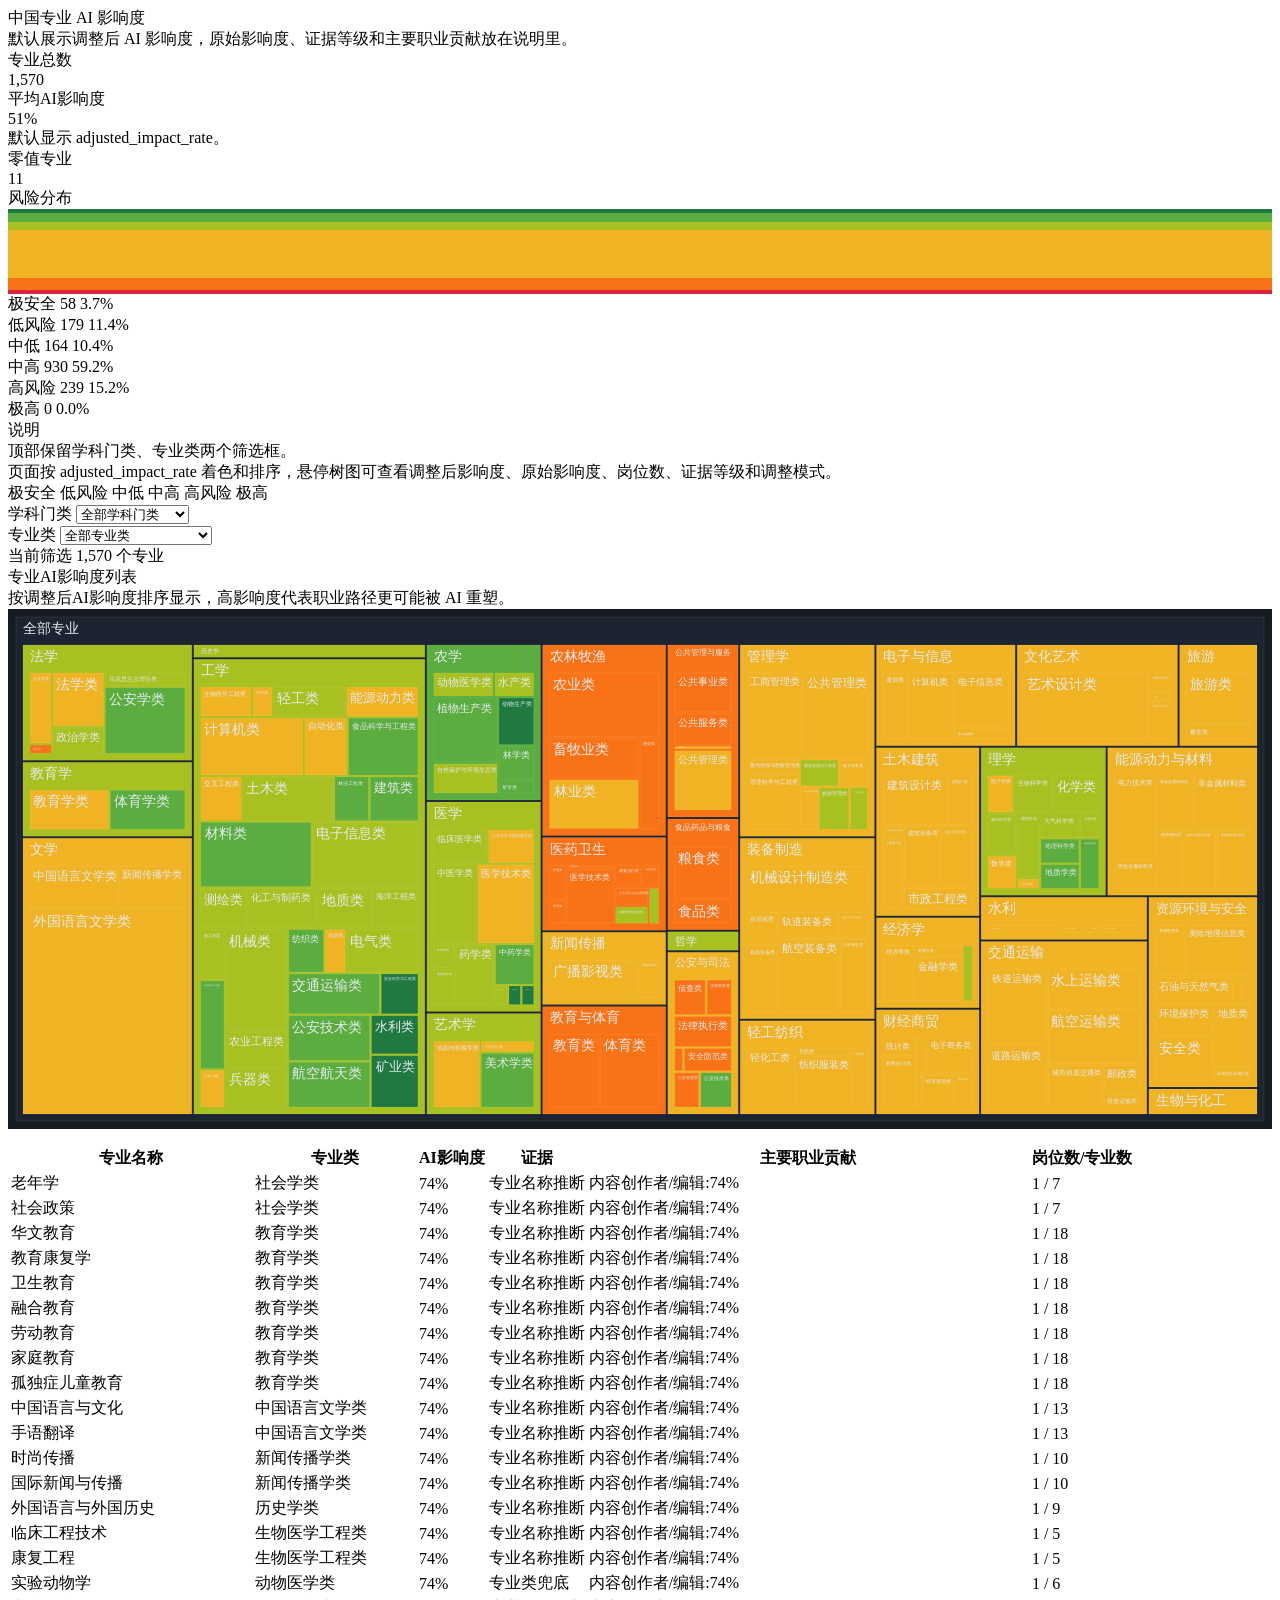
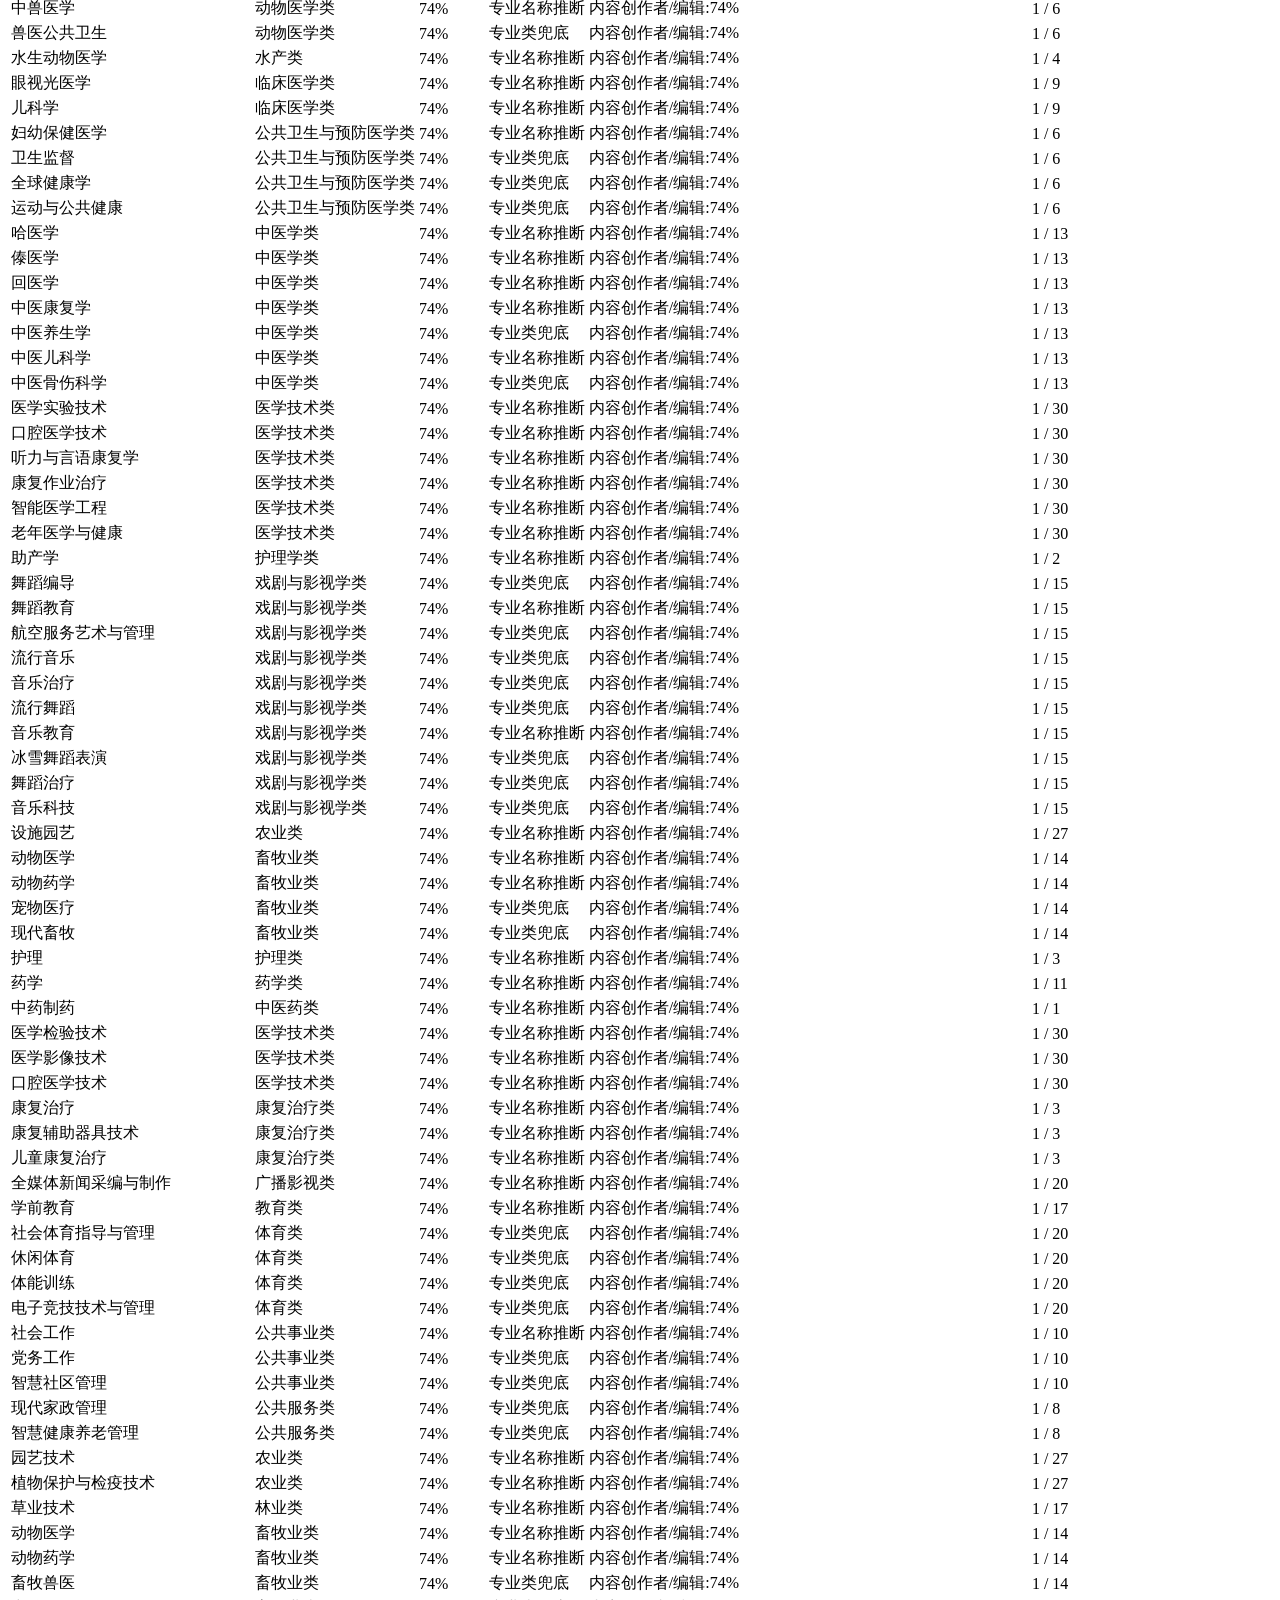
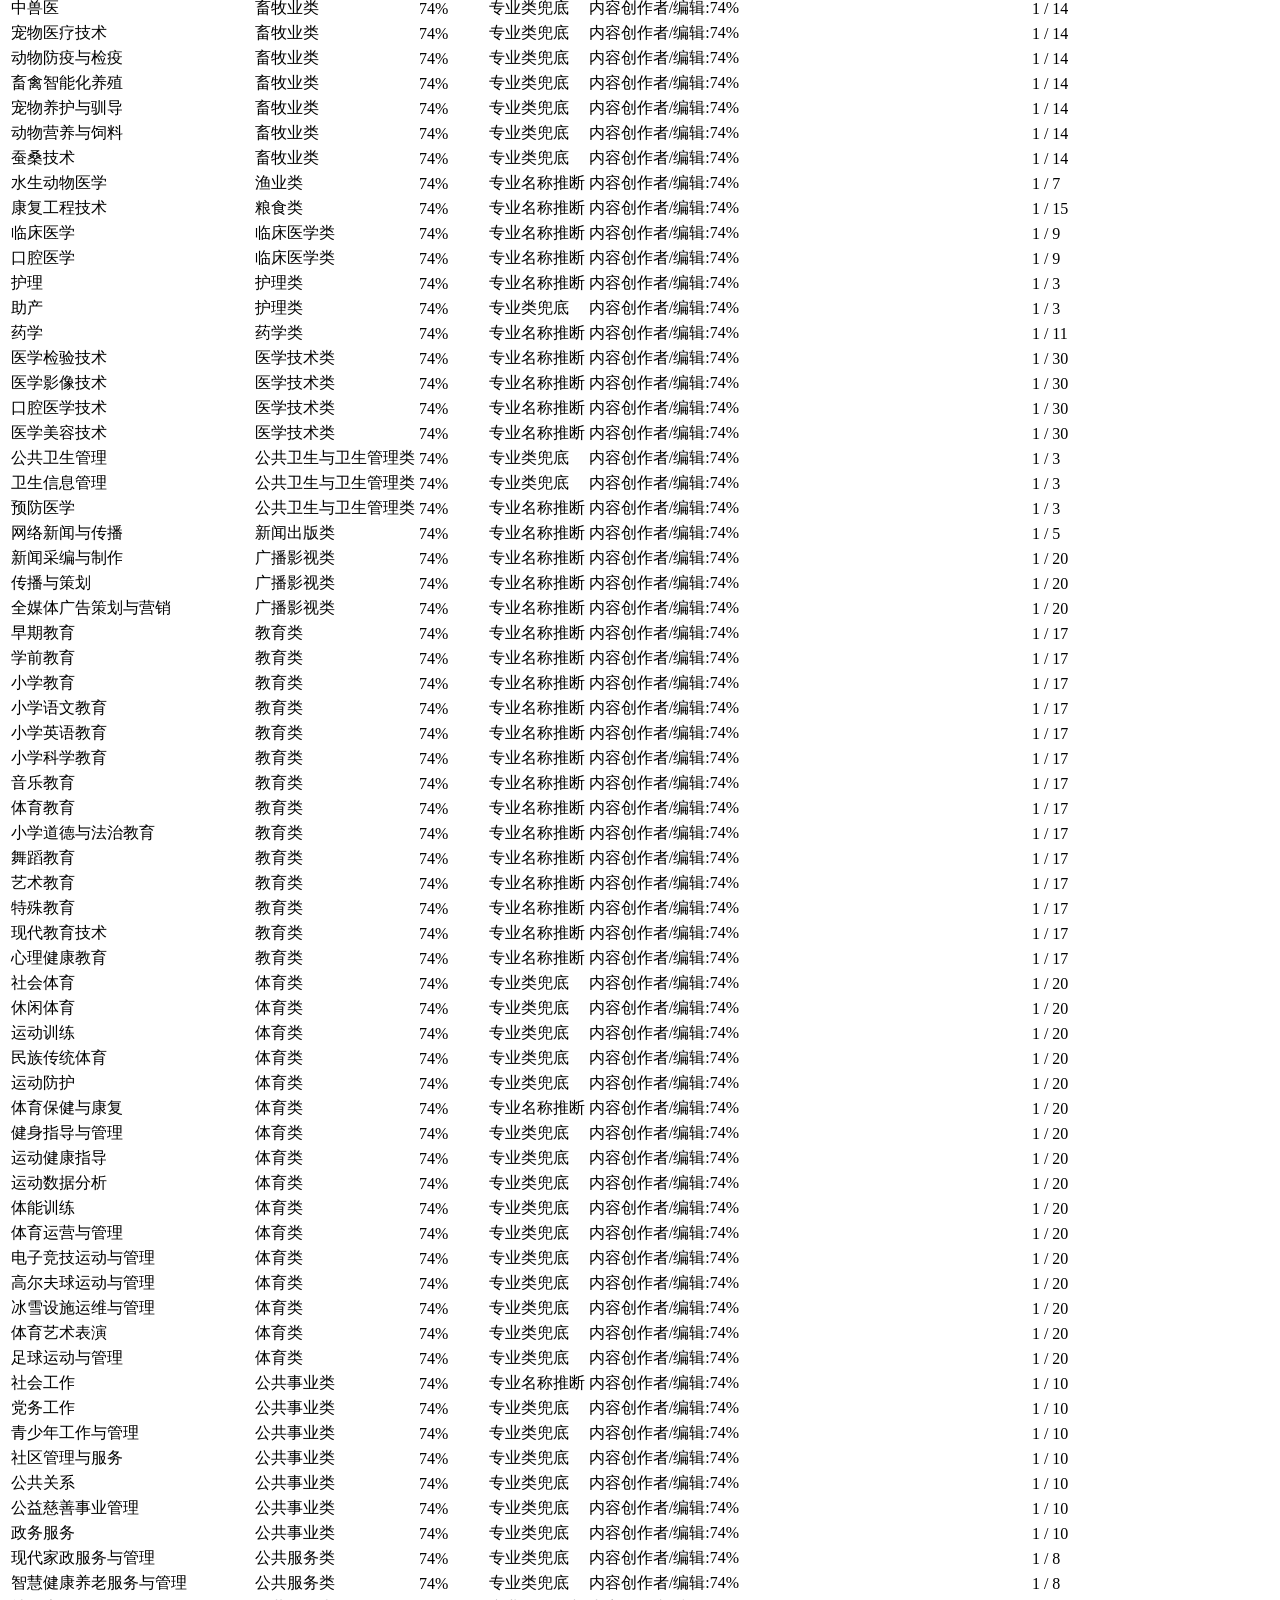
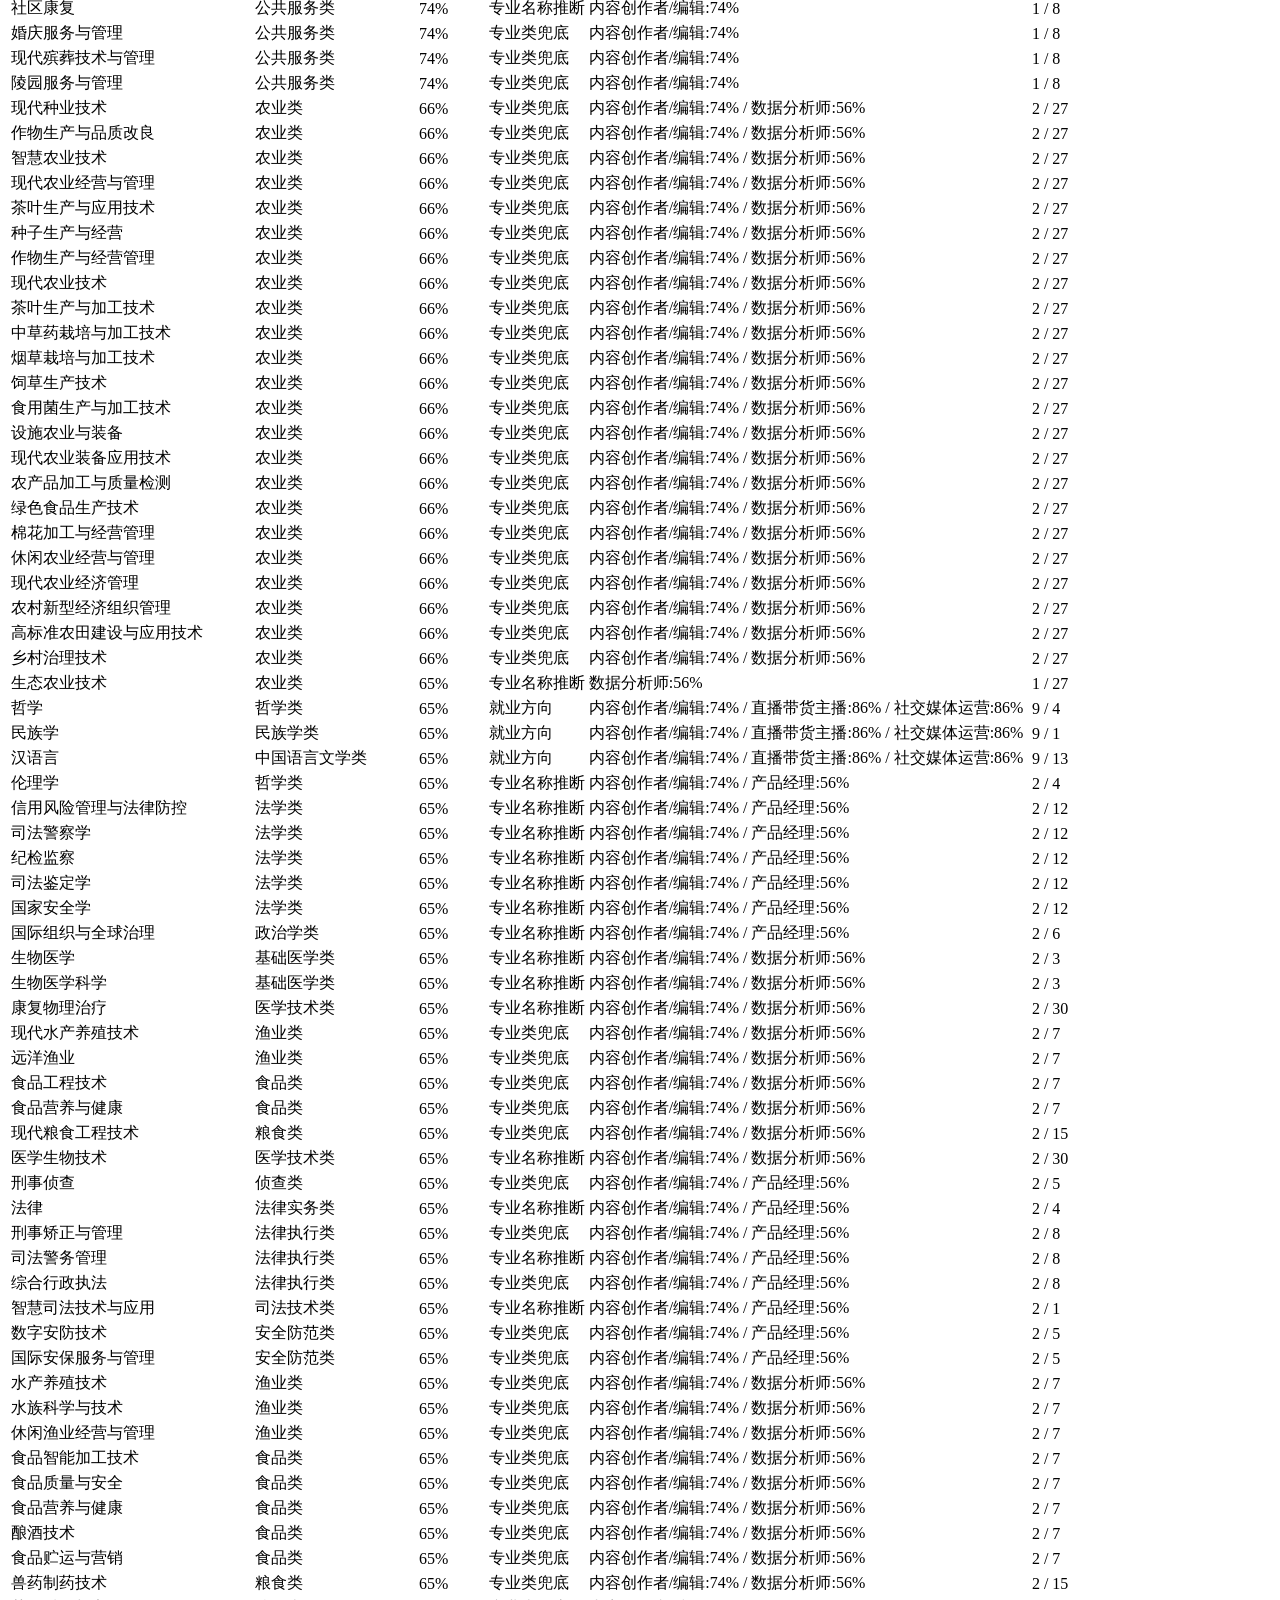
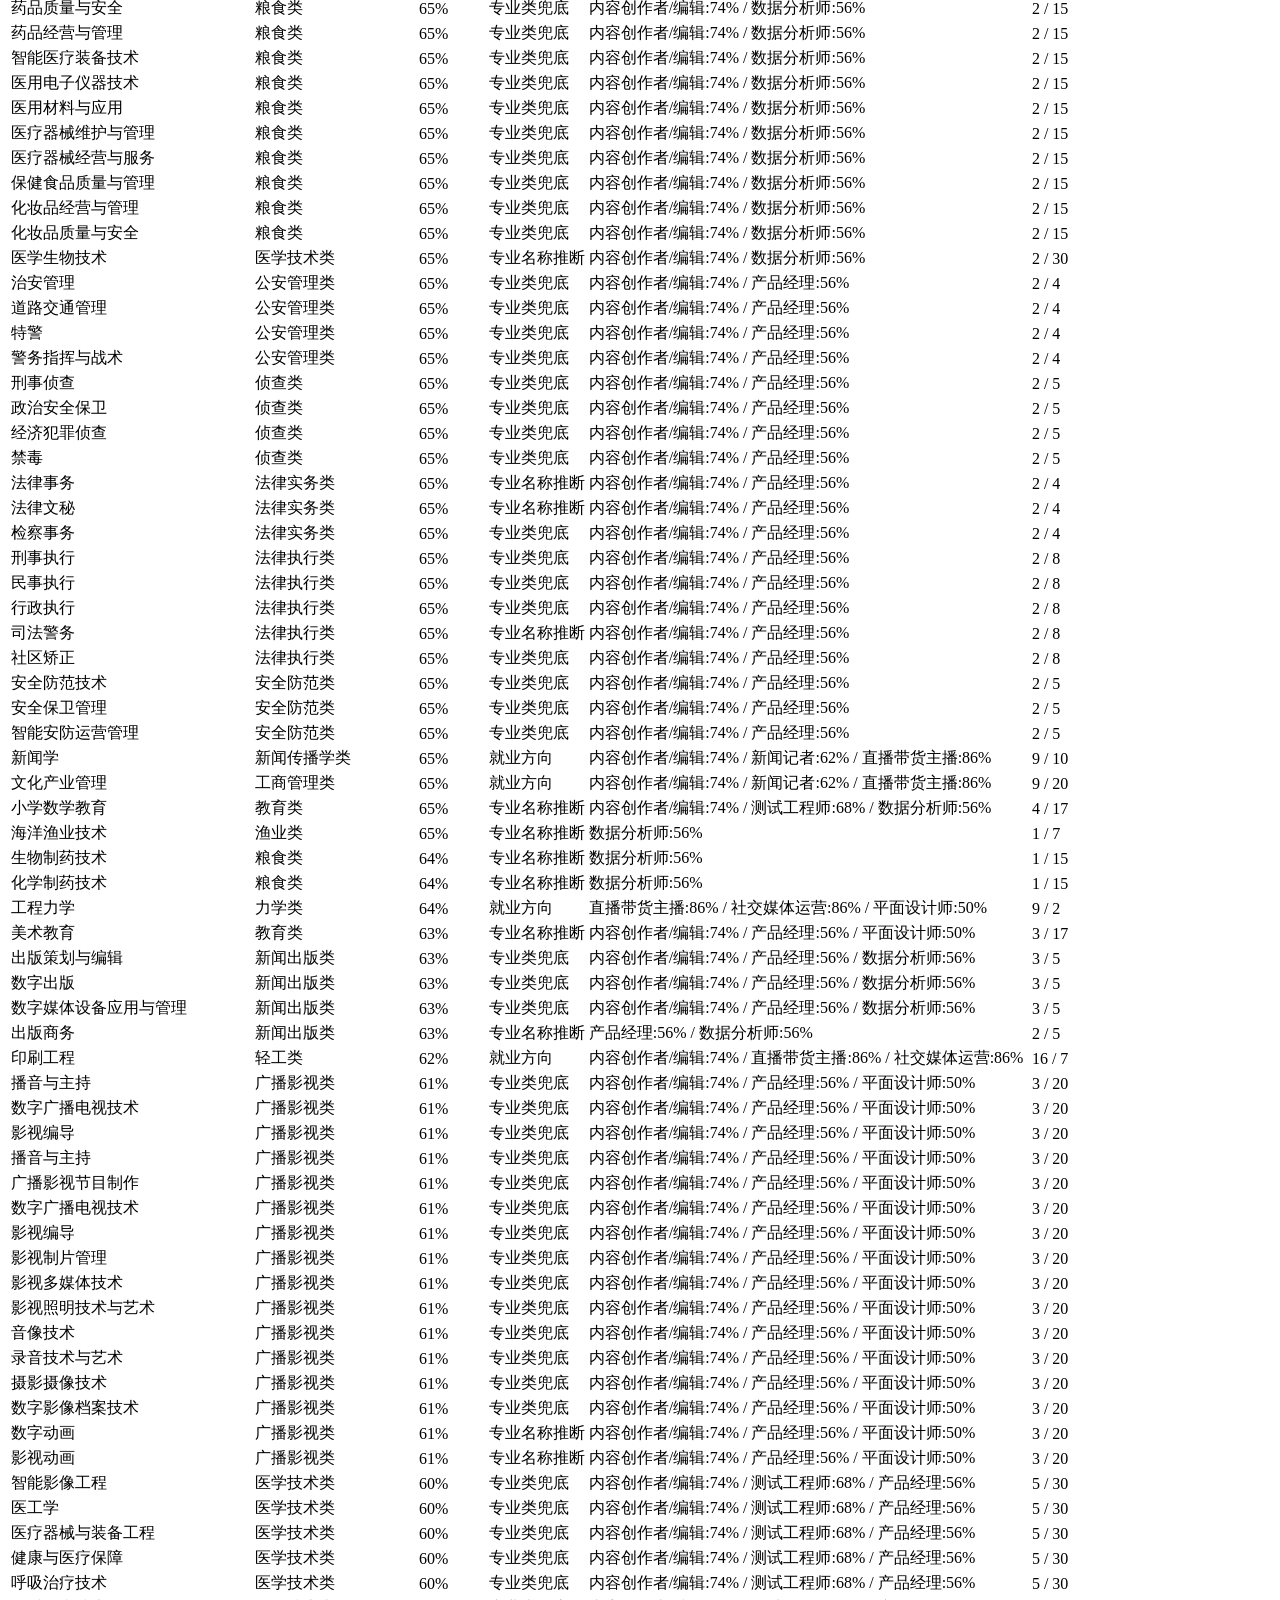
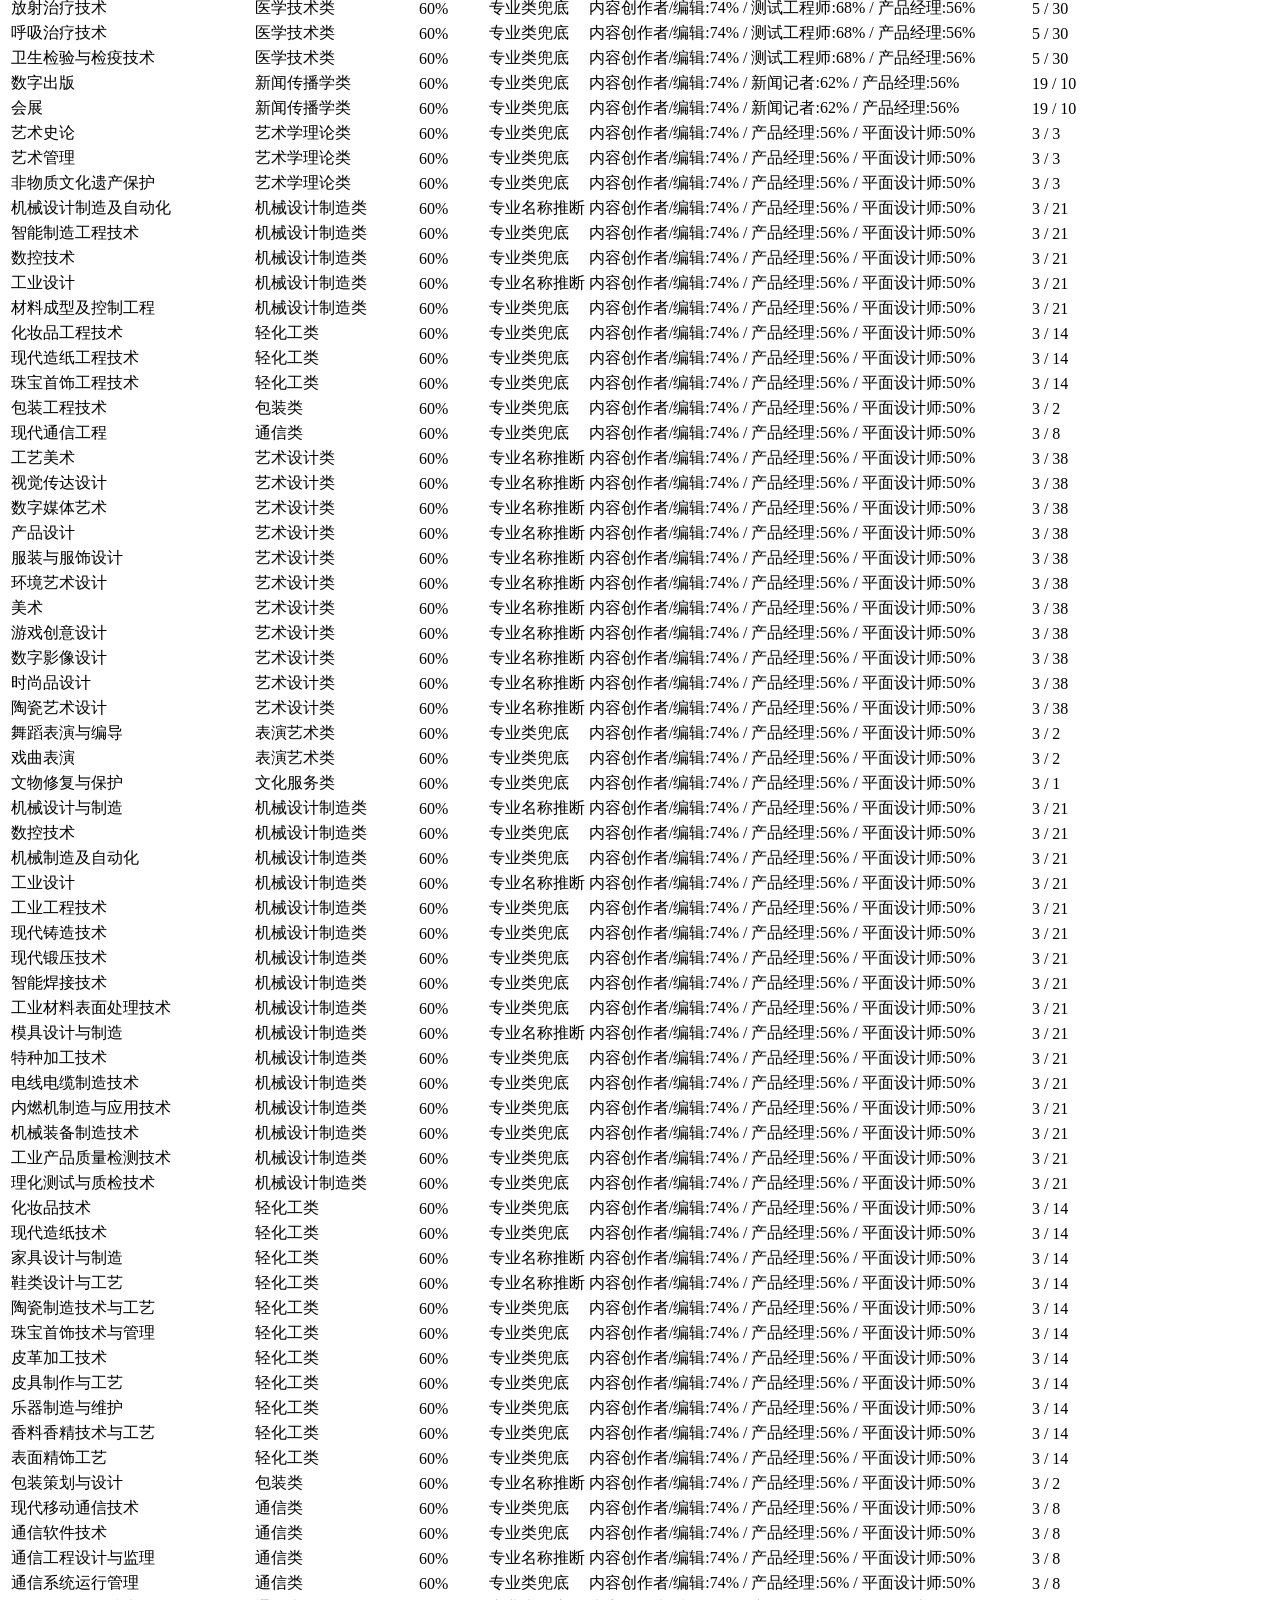
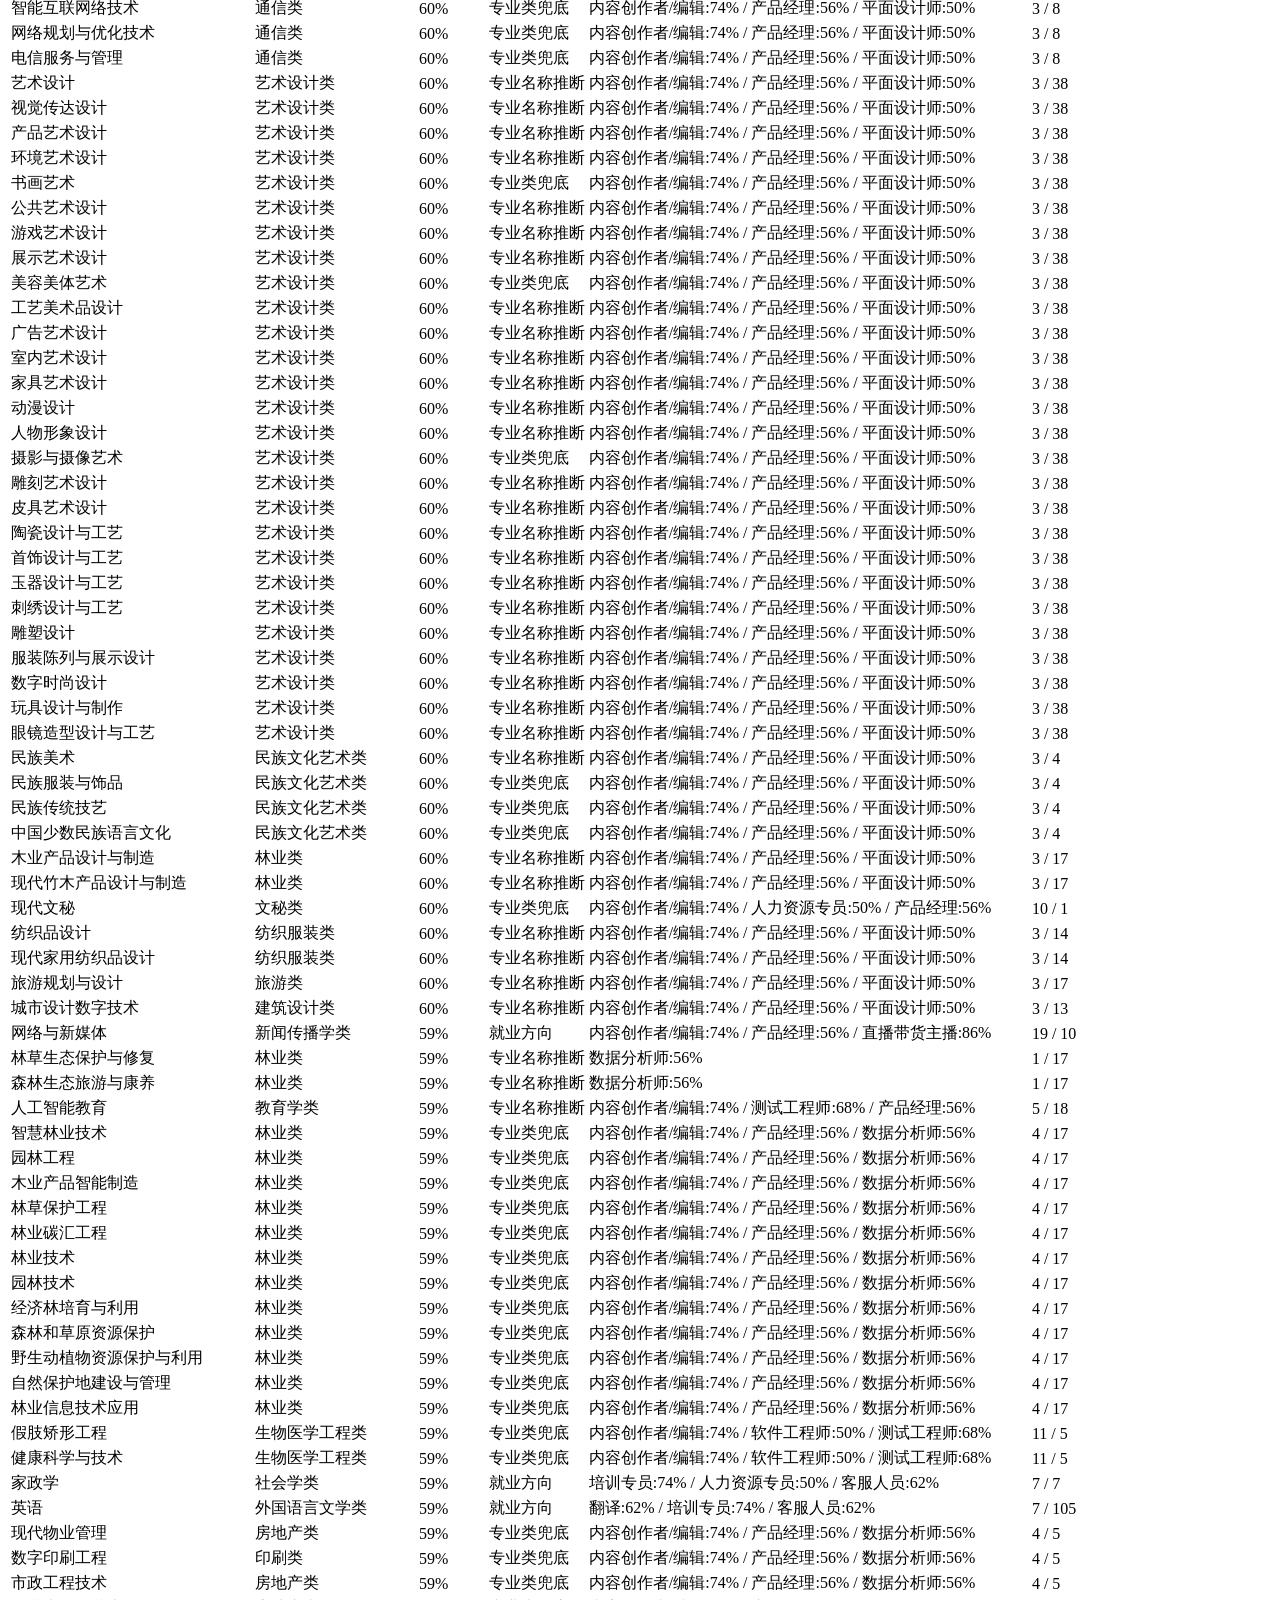
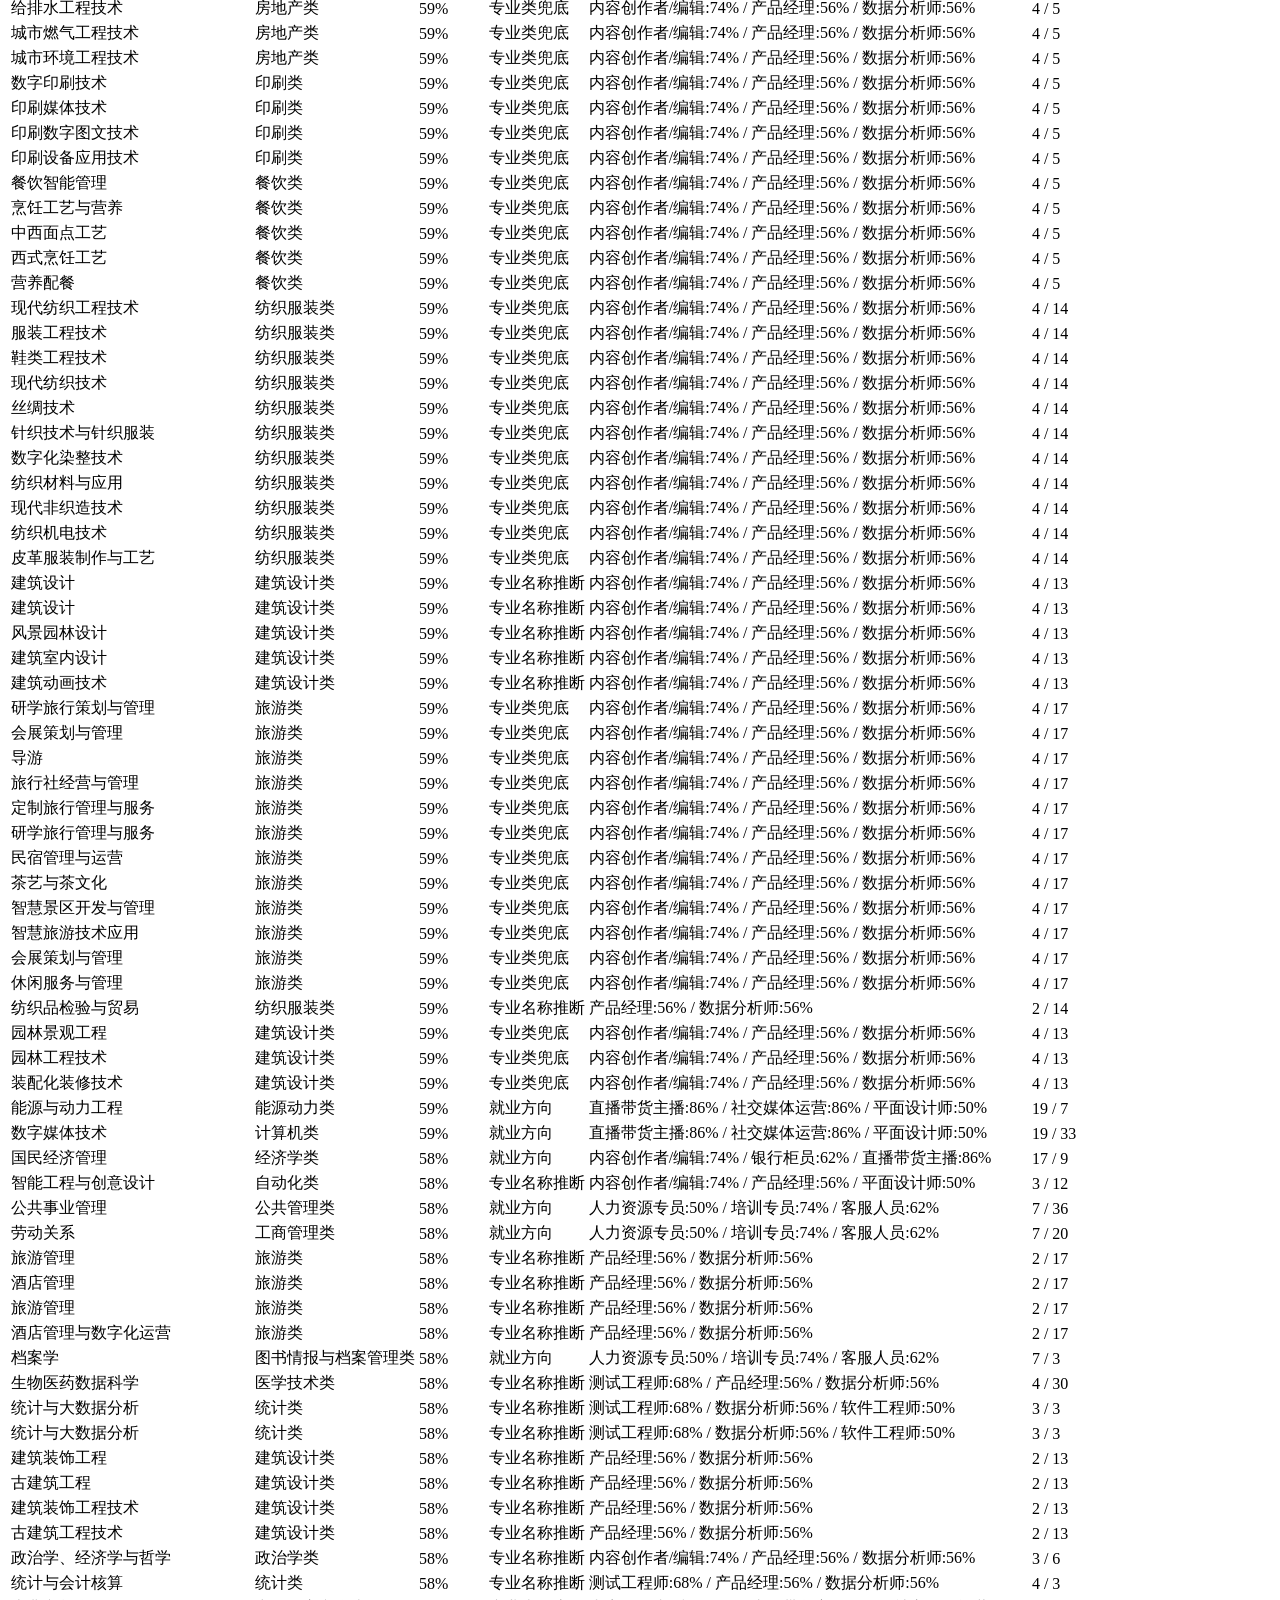
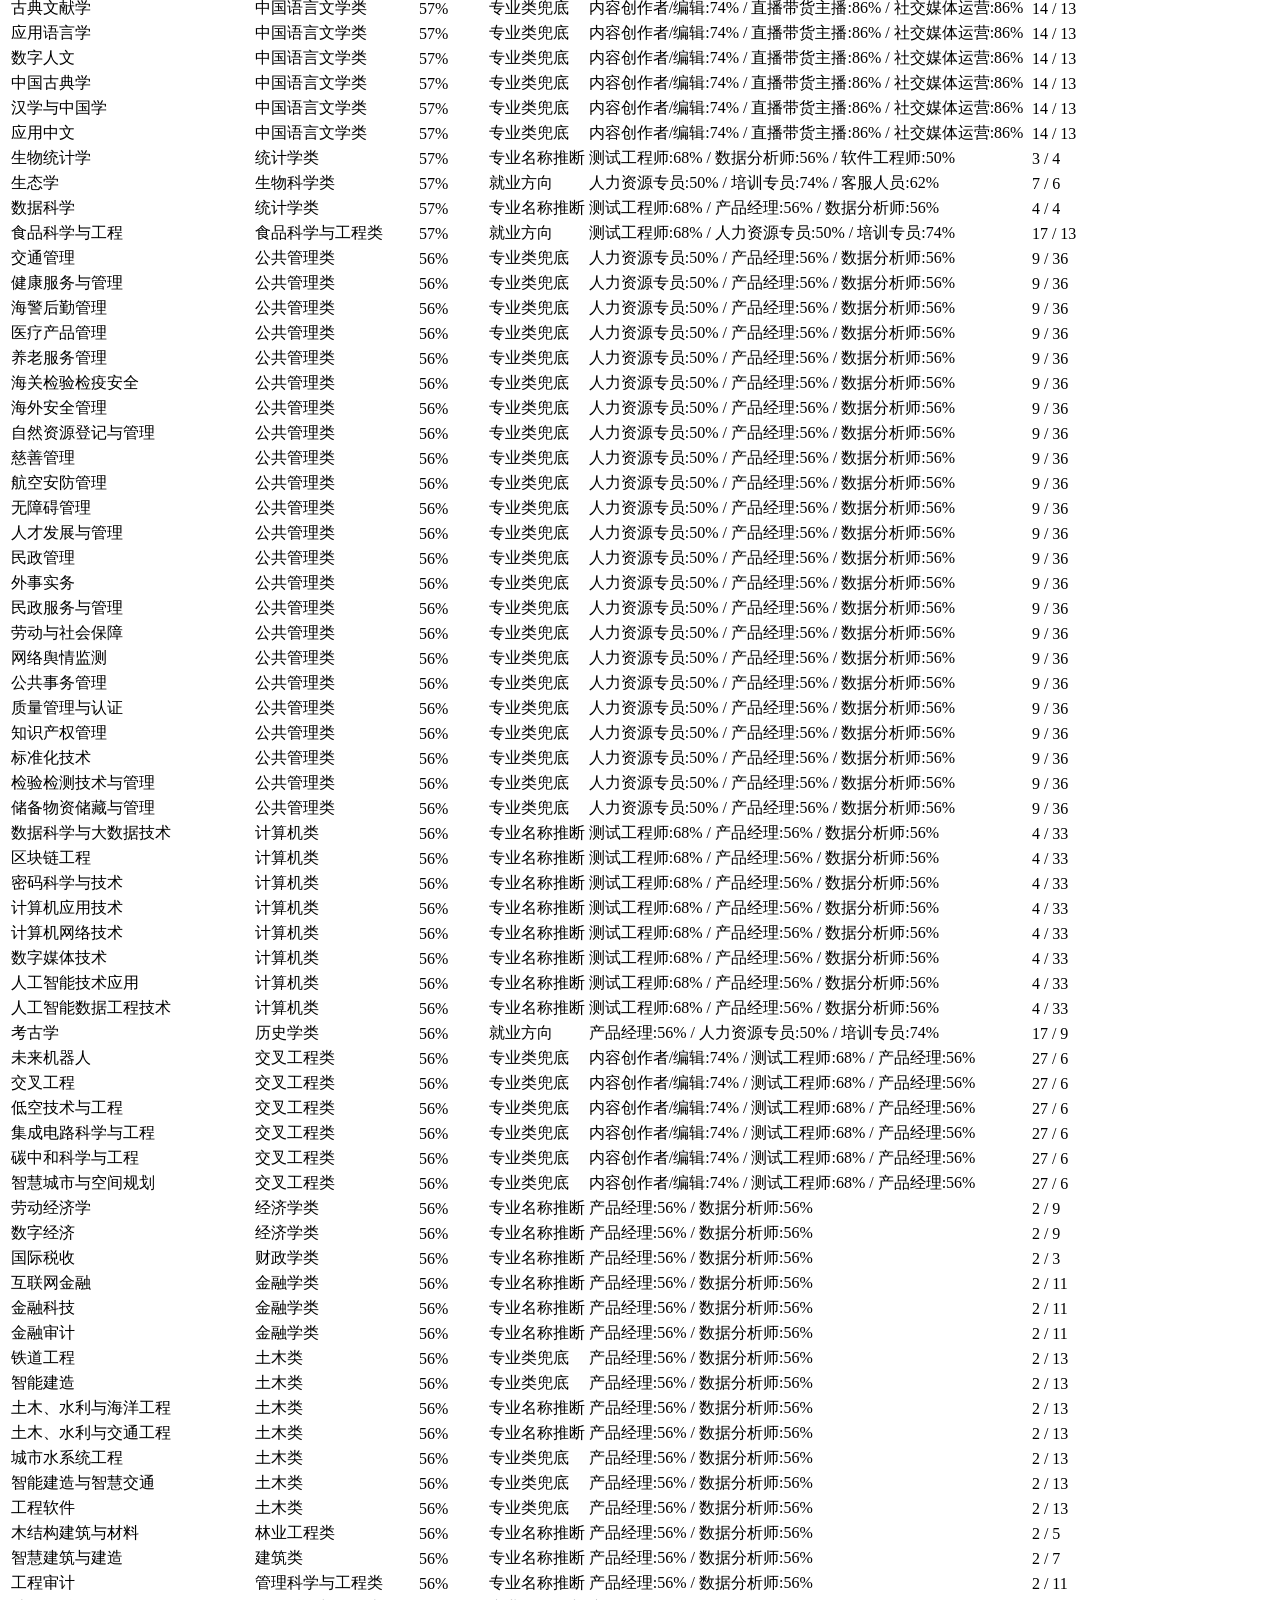
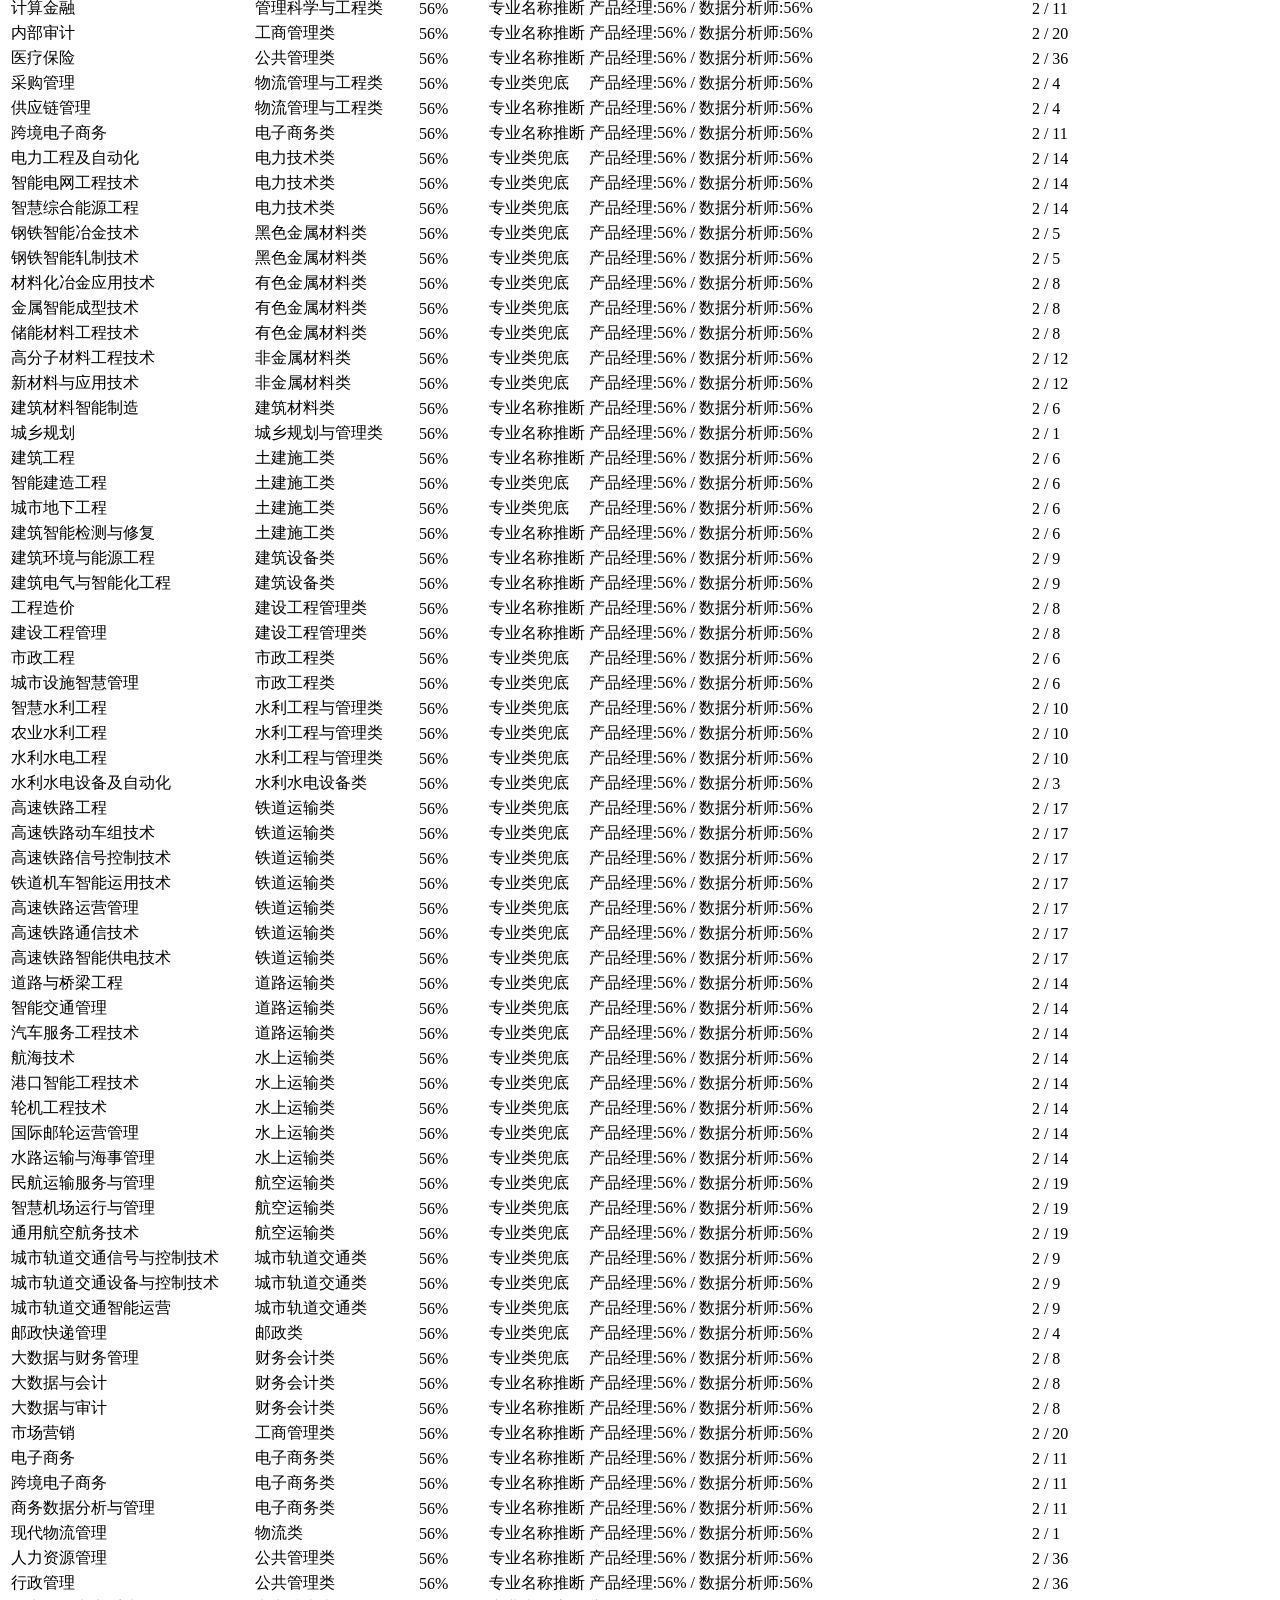
==== site/index.html @ 6099c80b "feat: improve major AI impact scoring" ====
<!DOCTYPE html>
<html lang="zh-CN">
<head>
  <meta charset="UTF-8" />
  <meta name="viewport" content="width=device-width, initial-scale=1.0" />
  <title>中国专业 AI 影响度</title>
  <link rel="stylesheet" href="./style.css" />
  <script src="https://cdn.plot.ly/plotly-2.35.2.min.js"></script>
</head>
<body>
  <div class="app-shell">
    <aside class="sidebar">
      <div class="brand-block">
        <div class="brand-title">中国专业 AI 影响度</div>
        <div class="brand-sub">默认展示调整后 AI 影响度，原始影响度、证据等级和主要职业贡献放在说明里。</div>
      </div>

      <section class="stats-block">
        <div class="stat-label">专业总数</div>
        <div class="stat-value" id="totalMajors">—</div>

        <div class="stat-label">平均AI影响度</div>
        <div class="stat-value" id="avgRate">—</div>
        <div class="stat-note">默认显示 adjusted_impact_rate。</div>

        <div class="stat-label">零值专业</div>
        <div class="stat-value" id="zeroCount">—</div>
      </section>

      <section class="dist-block">
        <div class="stat-label">风险分布</div>
        <div class="hist" id="histogram"></div>
        <div class="tier-list" id="tierList"></div>
      </section>

      <div class="divider"></div>

      <section class="detail-block">
        <div class="panel-title">说明</div>
        <div class="hint-text">
          顶部保留学科门类、专业类两个筛选框。<br />
          页面按 adjusted_impact_rate 着色和排序，悬停树图可查看调整后影响度、原始影响度、岗位数、证据等级和调整模式。
        </div>
      </section>

      <section class="legend-block">
        <span class="legend-chip"><i class="legend-dot" style="background:#1e7a40"></i>极安全</span>
        <span class="legend-chip"><i class="legend-dot" style="background:#5aad3e"></i>低风险</span>
        <span class="legend-chip"><i class="legend-dot" style="background:#a8c020"></i>中低</span>
        <span class="legend-chip"><i class="legend-dot" style="background:#f0b323"></i>中高</span>
        <span class="legend-chip"><i class="legend-dot" style="background:#f97316"></i>高风险</span>
        <span class="legend-chip"><i class="legend-dot" style="background:#d7263d"></i>极高</span>
      </section>
    </aside>

    <main class="main-area">
      <section class="toolbar-card">
        <div class="toolbar-group">
          <label for="disciplineSelect">学科门类</label>
          <select id="disciplineSelect"></select>
        </div>

        <div class="toolbar-group">
          <label for="categorySelect">专业类</label>
          <select id="categorySelect"></select>
        </div>

        <div class="toolbar-meta" id="updatedAt">加载中…</div>
      </section>

      <section class="treemap-card">
        <div class="card-head">
          <div>
            <div class="card-title">专业AI影响度列表</div>
            <div class="card-sub">按调整后AI影响度排序显示，高影响度代表职业路径更可能被 AI 重塑。</div>
          </div>
        </div>

        <div id="treemap" style="width:100%;height:520px;margin-bottom:16px;"></div>

        <div class="table-frame">
          <table id="majorTable">
            <thead>
              <tr>
                <th>专业名称</th>
                <th>专业类</th>
                <th>AI影响度</th>
                <th>证据</th>
                <th>主要职业贡献</th>
                <th>岗位数/专业数</th>
              </tr>
            </thead>
            <tbody id="majorTableBody"></tbody>
          </table>
        </div>
      </section>

      <section class="link-grid">
        <a class="link-card" href="./top20.html" target="_blank" rel="noopener noreferrer">
          <div class="link-title">Top 20 专业</div>
          <div class="link-sub">按调整后AI影响度排序，并展示原始值、岗位数与证据等级。</div>
        </a>
        <a class="link-card" href="./discipline.html" target="_blank" rel="noopener noreferrer">
          <div class="link-title">学科平均AI影响度</div>
          <div class="link-sub">按 adjusted_impact_rate 聚合学科平均值，同时保留原始平均值。</div>
        </a>
      </section>
    </main>
  </div>

  <script>
    const RISK_COLORS = ['#1e7a40', '#5aad3e', '#a8c020', '#f0b323', '#f97316', '#d7263d'];
    const RISK_LABELS = ['极安全', '低风险', '中低', '中高', '高风险', '极高'];

    function pct(v) {
      return `${Math.round(Number(v || 0) * 100)}%`;
    }

    function levelIndex(rate) {
      const v = Number(rate || 0);
      if (v < 0.20) return 0;
      if (v < 0.35) return 1;
      if (v < 0.50) return 2;
      if (v < 0.65) return 3;
      if (v < 0.80) return 4;
      return 5;
    }

    function safeText(v, fallback = '未分类') {
      return (v ?? '').toString().trim() || fallback;
    }

    function escapeHtml(v) {
      return safeText(v, '').replace(/[&<>"']/g, ch => ({
        '&': '&amp;',
        '<': '&lt;',
        '>': '&gt;',
        '"': '&quot;',
        "'": '&#39;'
      }[ch]));
    }

    function metricOf(row) {
      if (row && row.adjusted_impact_rate != null) return Number(row.adjusted_impact_rate || 0);
      if (row && row.adjusted_replace_rate != null) return Number(row.adjusted_replace_rate || 0);
      if (row && row.impact_rate != null) return Number(row.impact_rate || 0);
      return Number(row?.replace_rate || 0);
    }

    function rawMetricOf(row) {
      if (row && row.raw_impact_rate != null) return Number(row.raw_impact_rate || 0);
      if (row && row.raw_replace_rate != null) return Number(row.raw_replace_rate || 0);
      return Number(row?.replace_rate || 0);
    }

    function evidenceLabel(level) {
      const labels = {
        direct: '就业方向',
        inferred: '专业名称推断',
        fallback: '专业类兜底',
        unknown: '未知'
      };
      return labels[level] || labels.unknown;
    }

    function topContribution(row) {
      const items = Array.isArray(row.matched_job_contributions) ? row.matched_job_contributions : [];
      if (!items.length) return '-';
      return items.slice(0, 3).map(x => `${safeText(x.job_title, '-')}:${pct(x.ai_impact_score)}`).join(' / ');
    }

    let RAW_ROWS = [];

    function setOptions(select, values, firstLabel) {
      select.innerHTML = [`<option value="all">${firstLabel}</option>`]
        .concat(values.map(v => `<option value="${String(v).replace(/"/g, '&quot;')}">${v}</option>`))
        .join('');
    }

    function buildFilters(rows) {
      const disciplineSet = [...new Set(rows.map(r => safeText(r.discipline, '其他')))]
        .sort((a, b) => a.localeCompare(b, 'zh-CN'));
      setOptions(document.getElementById('disciplineSelect'), disciplineSet, '全部学科门类');
      refreshCategoryOptions(rows);
    }

    function refreshCategoryOptions(rows) {
      const discipline = document.getElementById('disciplineSelect').value;
      let list = rows;

      if (discipline !== 'all') {
        list = list.filter(r => safeText(r.discipline, '其他') === discipline);
      }

      const categorySet = [...new Set(list.map(r => safeText(r.major_category, '未分类')))]
        .sort((a, b) => a.localeCompare(b, 'zh-CN'));

      const categorySelect = document.getElementById('categorySelect');
      const prev = categorySelect.value;

      setOptions(categorySelect, categorySet, '全部专业类');
      if (categorySet.includes(prev)) categorySelect.value = prev;
    }

    function getFilteredRows() {
      const discipline = document.getElementById('disciplineSelect').value;
      const category = document.getElementById('categorySelect').value;

      return RAW_ROWS.filter(row => {
        if (discipline !== 'all' && safeText(row.discipline, '其他') !== discipline) return false;
        if (category !== 'all' && safeText(row.major_category, '未分类') !== category) return false;
        return true;
      });
    }

    function renderHistogram(rows) {
      const histogram = document.getElementById('histogram');
      const tierList = document.getElementById('tierList');
      const counts = [0, 0, 0, 0, 0, 0];

      rows.forEach(row => counts[levelIndex(metricOf(row))] += 1);

      const max = Math.max(...counts, 1);

      histogram.innerHTML = counts.map((count, i) => {
        const h = Math.max(4, Math.round((count / max) * 48));
        return `<div class="hbar" style="height:${h}px;background:${RISK_COLORS[i]}"></div>`;
      }).join('');

      tierList.innerHTML = counts.map((count, i) => {
        const p = rows.length ? ((count / rows.length) * 100).toFixed(1) : '0.0';
        return `<div class="tier-row">
          <i class="tier-dot" style="background:${RISK_COLORS[i]}"></i>
          <span class="tier-label">${RISK_LABELS[i]}</span>
          <span class="tier-value">${count}</span>
          <span class="tier-pct">${p}%</span>
        </div>`;
      }).join('');
    }

    function buildTreemap(rows) {
      const container = document.getElementById('treemap');
      if (!container) return;

      if (!rows.length) {
        container.innerHTML = '<div class="empty-state">当前筛选条件下没有数据。</div>';
        return;
      }

      const labels = [];
      const parents = [];
      const values = [];
      const ids = [];
      const colors = [];
      const custom = [];
      const seen = new Set();

      const addNode = (id, label, parent, value, color, extra = {}) => {
        if (seen.has(id)) return;
        seen.add(id);
        ids.push(id);
        labels.push(label);
        parents.push(parent);
        values.push(value);
        colors.push(color);
        custom.push(extra);
      };

      addNode('root', '全部专业', '', rows.length, '#1b2430', {
        type: 'root',
        adjusted_rate: '-',
        raw_rate: '-',
        count: rows.length,
        confidence: '-',
        evidence: '-',
        contribution: '-',
        weight: '-'
      });

      const disciplineMap = new Map();
      const categoryMap = new Map();

      rows.forEach(row => {
        const discipline = safeText(row.discipline, '其他');
        const category = safeText(row.major_category, '未分类');
        const major = safeText(row.major_name, '未命名专业');
        const dId = `d:${discipline}`;
        const cId = `c:${discipline}:${category}`;
        const mId = `m:${row.major_code || major}:${major}`;

        if (!disciplineMap.has(dId)) {
          disciplineMap.set(dId, { label: discipline, count: 0, totalAdj: 0, totalRaw: 0 });
        }
        const d = disciplineMap.get(dId);
        d.count += 1;
        d.totalAdj += metricOf(row);
        d.totalRaw += rawMetricOf(row);

        if (!categoryMap.has(cId)) {
          categoryMap.set(cId, { label: category, parent: dId, count: 0, totalAdj: 0, totalRaw: 0 });
        }
        const c = categoryMap.get(cId);
        c.count += 1;
        c.totalAdj += metricOf(row);
        c.totalRaw += rawMetricOf(row);

        addNode(mId, major, cId, 1, RISK_COLORS[levelIndex(metricOf(row))], {
          type: '专业',
          adjusted_rate: pct(metricOf(row)),
          raw_rate: pct(rawMetricOf(row)),
          count: row.job_count ?? 0,
          confidence: safeText(row.confidence, 'low'),
          evidence: evidenceLabel(row.evidence_level || 'unknown'),
          source: safeText(row.rule_source, '-'),
          contribution: topContribution(row),
          weight: row.confidence_weight != null ? row.confidence_weight : '-',
          adjust_mode: safeText(row.adjust_mode, '-')
        });
      });

      for (const [id, item] of disciplineMap.entries()) {
        const avgAdj = item.count ? item.totalAdj / item.count : 0;
        const avgRaw = item.count ? item.totalRaw / item.count : 0;
        addNode(id, item.label, 'root', item.count, RISK_COLORS[levelIndex(avgAdj)], {
          type: '学科门类',
          adjusted_rate: pct(avgAdj),
          raw_rate: pct(avgRaw),
          count: item.count,
          confidence: '-',
          evidence: '-',
          contribution: '-',
          weight: '-',
          adjust_mode: '-'
        });
      }

      for (const [id, item] of categoryMap.entries()) {
        const avgAdj = item.count ? item.totalAdj / item.count : 0;
        const avgRaw = item.count ? item.totalRaw / item.count : 0;
        addNode(id, item.label, item.parent, item.count, RISK_COLORS[levelIndex(avgAdj)], {
          type: '专业类',
          adjusted_rate: pct(avgAdj),
          raw_rate: pct(avgRaw),
          count: item.count,
          confidence: '-',
          evidence: '-',
          contribution: '-',
          weight: '-',
          adjust_mode: '-'
        });
      }

      Plotly.react(container, [{
        type: 'treemap',
        ids,
        labels,
        parents,
        values,
        customdata: custom,
        branchvalues: 'total',
        sort: false,
        maxdepth: 3,
        marker: {
          colors,
          line: { width: 1, color: 'rgba(255,255,255,0.08)' }
        },
        textinfo: 'label',
        textfont: { color: '#e6eaf0', size: 14 },
        tiling: { packing: 'squarify', pad: 2 },
        hoverlabel: {
          bgcolor: '#0d1117',
          bordercolor: 'rgba(255,255,255,0.13)',
          font: { color: '#e6eaf0' }
        },
        hovertemplate:
          '<b>%{label}</b><br>' +
          '类型：%{customdata.type}<br>' +
          '调整后AI影响度：%{customdata.adjusted_rate}<br>' +
          '原始AI影响度：%{customdata.raw_rate}<br>' +
          '岗位数/专业数：%{customdata.count}<br>' +
          '证据等级：%{customdata.evidence}<br>' +
          '主要职业：%{customdata.contribution}<br>' +
          '置信度：%{customdata.confidence}<br>' +
          '收缩权重：%{customdata.weight}<br>' +
          '调整模式：%{customdata.adjust_mode}<extra></extra>',
        pathbar: { visible: false },
        showscale: false
      }], {
        margin: { t: 8, r: 8, b: 8, l: 8 },
        paper_bgcolor: '#161b22',
        plot_bgcolor: '#161b22',
        autosize: true,
        font: {
          color: '#e6eaf0',
          family: 'system-ui, -apple-system, BlinkMacSystemFont, PingFang SC, sans-serif'
        }
      }, {
        responsive: true,
        displayModeBar: false
      });
    }

    function renderTable(rows) {
      const tbody = document.getElementById('majorTableBody');
      if (!tbody) return;

      const sorted = [...rows].sort((a, b) => metricOf(b) - metricOf(a));

      tbody.innerHTML = sorted.map(row => `
        <tr>
          <td>${escapeHtml(row.major_name)}</td>
          <td>${escapeHtml(row.major_category)}</td>
          <td>${pct(metricOf(row))}</td>
          <td>${escapeHtml(evidenceLabel(row.evidence_level || 'unknown'))}</td>
          <td>${escapeHtml(topContribution(row))}</td>
          <td>${row.job_count ?? 0} / ${row.category_major_count ?? 0}</td>
        </tr>
      `).join('');
    }

    function renderAll() {
      const rows = getFilteredRows();

      document.getElementById('totalMajors').textContent = rows.length.toLocaleString('zh-CN');

      const avg = rows.length ? rows.reduce((s, x) => s + metricOf(x), 0) / rows.length : 0;
      const zeroCount = rows.filter(x => metricOf(x) === 0).length;

      document.getElementById('avgRate').textContent = pct(avg);
      document.getElementById('zeroCount').textContent = zeroCount.toLocaleString('zh-CN');

      renderHistogram(rows);
      buildTreemap(rows);
      renderTable(rows);

      document.getElementById('updatedAt').textContent = `当前筛选 ${rows.length.toLocaleString('zh-CN')} 个专业`;
    }

    async function init() {
      try {
        const res = await fetch('./data/major_ai_rate.json');
        if (!res.ok) throw new Error(`HTTP ${res.status}`);

        RAW_ROWS = await res.json();
        buildFilters(RAW_ROWS);

        document.getElementById('disciplineSelect').addEventListener('change', () => {
          refreshCategoryOptions(RAW_ROWS);
          renderAll();
        });

        document.getElementById('categorySelect').addEventListener('change', renderAll);

        renderAll();
      } catch (err) {
        console.error(err);
        document.getElementById('updatedAt').textContent = '页面初始化失败';

        const treemap = document.getElementById('treemap');
        if (treemap) {
          treemap.innerHTML = '<div class="empty-state">无法加载 ./data/major_ai_rate.json，请确认 GitHub Pages 已复制数据文件。</div>';
        }

        const tbody = document.getElementById('majorTableBody');
        if (tbody) {
          tbody.innerHTML = `<tr><td colspan="4" style="padding:24px;color:#8a5656;">页面初始化失败：${err.message}</td></tr>`;
        }
      }
    }

    window.addEventListener('resize', () => {
      const el = document.getElementById('treemap');
      if (el && el.data) Plotly.Plots.resize(el);
    });

    init();
  </script>
</body>
</html>
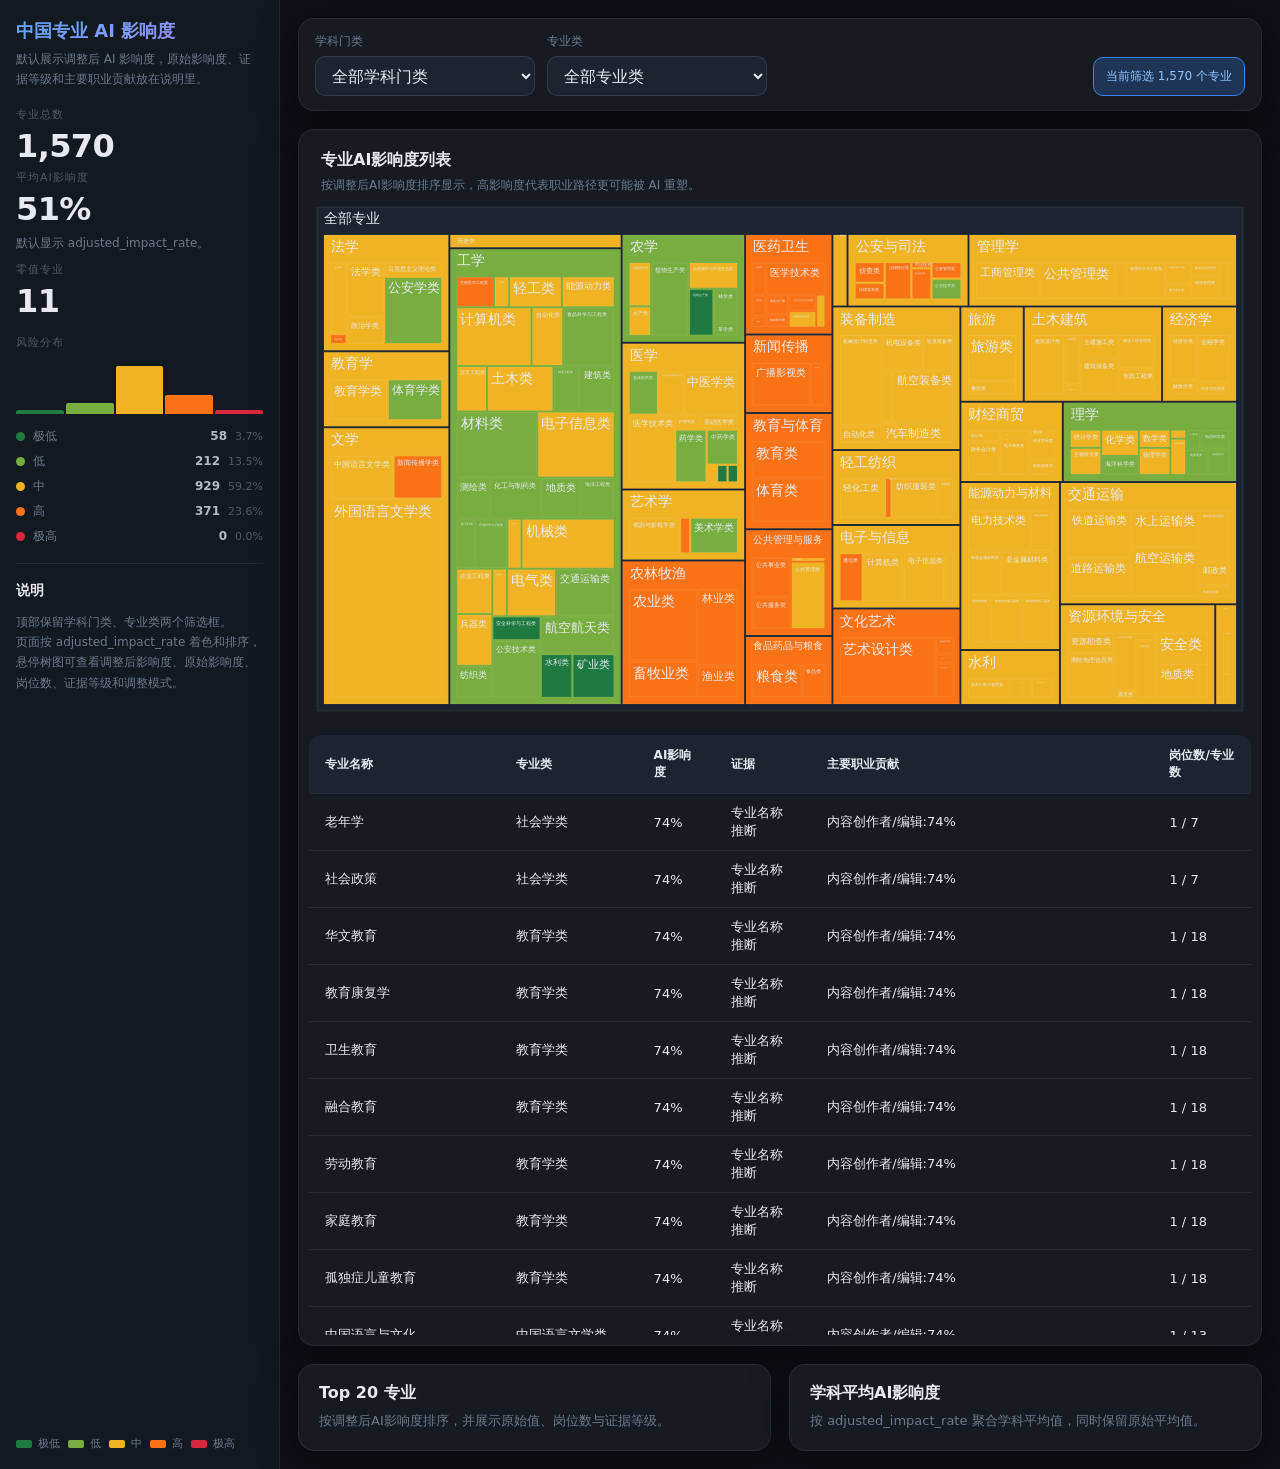
==== commit 7d6c2996: "档位从6变5" ====
--- a/site/index.html
+++ b/site/index.html
@@ -44,11 +44,10 @@
       </section>
 
       <section class="legend-block">
-        <span class="legend-chip"><i class="legend-dot" style="background:#1e7a40"></i>极安全</span>
-        <span class="legend-chip"><i class="legend-dot" style="background:#5aad3e"></i>低风险</span>
-        <span class="legend-chip"><i class="legend-dot" style="background:#a8c020"></i>中低</span>
-        <span class="legend-chip"><i class="legend-dot" style="background:#f0b323"></i>中高</span>
-        <span class="legend-chip"><i class="legend-dot" style="background:#f97316"></i>高风险</span>
+        <span class="legend-chip"><i class="legend-dot" style="background:#1e7a40"></i>极低</span>
+        <span class="legend-chip"><i class="legend-dot" style="background:#78ad3f"></i>低</span>
+        <span class="legend-chip"><i class="legend-dot" style="background:#f0b323"></i>中</span>
+        <span class="legend-chip"><i class="legend-dot" style="background:#f97316"></i>高</span>
         <span class="legend-chip"><i class="legend-dot" style="background:#d7263d"></i>极高</span>
       </section>
     </aside>
@@ -109,8 +108,8 @@
   </div>
 
   <script>
-    const RISK_COLORS = ['#1e7a40', '#5aad3e', '#a8c020', '#f0b323', '#f97316', '#d7263d'];
-    const RISK_LABELS = ['极安全', '低风险', '中低', '中高', '高风险', '极高'];
+    const RISK_COLORS = ['#1e7a40', '#78ad3f', '#f0b323', '#f97316', '#d7263d'];
+    const RISK_LABELS = ['极低', '低', '中', '高', '极高'];
 
     function pct(v) {
       return `${Math.round(Number(v || 0) * 100)}%`;
@@ -119,11 +118,10 @@
     function levelIndex(rate) {
       const v = Number(rate || 0);
       if (v < 0.20) return 0;
-      if (v < 0.35) return 1;
-      if (v < 0.50) return 2;
-      if (v < 0.65) return 3;
-      if (v < 0.80) return 4;
-      return 5;
+      if (v < 0.40) return 1;
+      if (v < 0.60) return 2;
+      if (v < 0.80) return 3;
+      return 4;
     }
 
     function safeText(v, fallback = '未分类') {
@@ -216,7 +214,7 @@
     function renderHistogram(rows) {
       const histogram = document.getElementById('histogram');
       const tierList = document.getElementById('tierList');
-      const counts = [0, 0, 0, 0, 0, 0];
+      const counts = [0, 0, 0, 0, 0];
 
       rows.forEach(row => counts[levelIndex(metricOf(row))] += 1);
 
--- a/site/style.css
+++ b/site/style.css
@@ -0,0 +1,59 @@
+:root{
+  --bg-main:#0d1117;
+  --bg-panel:#131920;
+  --bg-card:#161b22;
+  --bg-soft:#1b2430;
+  --border:rgba(255,255,255,.07);
+  --border-strong:rgba(255,255,255,.11);
+  --text-main:#e6eaf0;
+  --text-muted:#b0bac8;
+  --text-soft:#6b7a8d;
+  --text-faint:#4e5a6a;
+  --accent-blue:#60a5fa;
+  --accent-blue-bg:#1e3558;
+  --accent-blue-border:#3b82f6;
+  --accent-blue-text:#93c5fd;
+  --risk-1:#1e7a40;
+  --risk-2:#78ad3f;
+  --risk-3:#f0b323;
+  --risk-4:#f97316;
+  --risk-5:#d7263d;
+  --shadow-lg:0 8px 36px rgba(0,0,0,.55);
+}
+*,*::before,*::after{box-sizing:border-box;margin:0;padding:0}
+html,body{min-height:100%;background:var(--bg-main);color:var(--text-main);font-family:-apple-system,BlinkMacSystemFont,"PingFang SC","Hiragino Sans GB","Noto Sans CJK SC",system-ui,sans-serif}
+body{overflow-x:hidden}
+a{color:inherit;text-decoration:none}
+select,button,input{font:inherit}
+table{width:100%;border-collapse:collapse}
+.app-shell{min-height:100vh;display:grid;grid-template-columns:280px 1fr;background:var(--bg-main)}
+.sidebar{background:var(--bg-panel);border-right:1px solid var(--border);padding:20px 16px 18px;display:flex;flex-direction:column;gap:18px}
+.brand-title{font-size:18px;font-weight:800;line-height:1.25;margin-bottom:6px;background:linear-gradient(120deg,#60a5fa 0%,#a78bfa 100%);-webkit-background-clip:text;-webkit-text-fill-color:transparent}
+.brand-sub,.stat-note,.hint-text,.card-sub{color:var(--text-soft);font-size:12px;line-height:1.7}
+.stats-block,.dist-block,.detail-block{display:flex;flex-direction:column;gap:8px}
+.stat-label{font-size:11px;text-transform:uppercase;letter-spacing:.09em;color:var(--text-faint)}
+.stat-value{font-size:32px;line-height:1;font-weight:800;letter-spacing:-.02em}
+.hist{display:flex;align-items:flex-end;gap:2px;height:52px;margin-top:4px}.hbar{flex:1;border-radius:2px 2px 0 0;min-height:4px}
+.tier-list{display:flex;flex-direction:column;gap:8px;margin-top:6px}.tier-row{display:flex;align-items:center;gap:8px}.tier-dot{width:9px;height:9px;border-radius:50%;display:inline-block;flex-shrink:0}.tier-label{flex:1;font-size:12px;color:var(--text-soft)}.tier-value{font-size:12px;font-weight:700;color:var(--text-muted)}.tier-pct{font-size:11px;color:var(--text-faint)}
+.divider{height:1px;background:var(--border)}.panel-title{font-size:14px;font-weight:700;margin-bottom:4px}
+.legend-block{margin-top:auto;display:flex;flex-wrap:wrap;gap:8px}.legend-chip{display:inline-flex;align-items:center;gap:6px;color:var(--text-soft);font-size:11px}.legend-dot{width:16px;height:8px;border-radius:2px;display:inline-block}
+.main-area{padding:18px;display:grid;grid-template-rows:auto minmax(560px,1fr) auto;gap:18px;min-width:0}
+.toolbar-card,.treemap-card,.link-card{background:var(--bg-card);border:1px solid var(--border);border-radius:16px;box-shadow:var(--shadow-lg)}
+.toolbar-card{padding:14px 16px;display:grid;grid-template-columns:repeat(2,minmax(170px,220px)) 1fr;gap:12px;align-items:end}
+.toolbar-group{display:flex;flex-direction:column;gap:6px}.toolbar-group label{font-size:12px;color:var(--text-soft)}
+.toolbar-group select{height:40px;background:var(--bg-soft);border:1px solid var(--border-strong);border-radius:10px;color:var(--text-main);padding:0 12px;outline:none}
+.toolbar-group select:focus{border-color:var(--accent-blue-border);box-shadow:0 0 0 3px rgba(59,130,246,.15)}
+.toolbar-meta{justify-self:end;font-size:12px;color:var(--accent-blue-text);background:var(--accent-blue-bg);border:1px solid var(--accent-blue-border);padding:10px 12px;border-radius:10px;white-space:nowrap}
+.treemap-card{padding:10px;display:flex;flex-direction:column;min-height:560px;overflow:hidden}.card-head{display:flex;justify-content:space-between;align-items:flex-start;gap:12px;padding:10px 12px 4px}.card-title{font-size:16px;font-weight:800;margin-bottom:4px}
+.table-frame{flex:1;min-height:0;border-radius:12px;overflow:auto;background:var(--bg-card);max-height:600px}
+#majorTable{width:100%;font-size:14px}
+#majorTable th{background:var(--bg-soft);color:var(--text-main);padding:12px 16px;text-align:left;font-weight:700;border-bottom:1px solid var(--border)}
+#majorTable td{padding:10px 16px;border-bottom:1px solid var(--border);color:var(--text-main)}
+#majorTable tbody tr:hover{background:var(--bg-soft)}
+.link-grid{display:grid;grid-template-columns:1fr 1fr;gap:18px}.link-card{padding:18px 20px;display:block;transition:transform .15s ease,border-color .15s ease,background .15s ease}.link-card:hover{transform:translateY(-2px);border-color:rgba(96,165,250,.45);background:#18202b}.link-title{font-size:16px;font-weight:800;margin-bottom:6px}.link-sub{font-size:13px;line-height:1.7;color:var(--text-soft)}
+.table-wrap{padding:0 10px 10px;overflow:auto} thead th{position:sticky;top:0;z-index:1;background:var(--bg-card);color:var(--text-soft);font-size:12px;font-weight:700;text-align:left;border-bottom:1px solid var(--border);padding:12px 10px} tbody td{padding:12px 10px;border-bottom:1px solid rgba(255,255,255,.05);font-size:13px;color:var(--text-muted);vertical-align:middle} tbody tr:hover{background:rgba(255,255,255,.03)}
+.risk-badge{display:inline-flex;align-items:center;justify-content:center;min-width:62px;padding:4px 8px;border-radius:999px;color:#fff;font-size:12px;font-weight:700}
+.level-1{background:var(--risk-1)}.level-2{background:var(--risk-2)}.level-3{background:var(--risk-3);color:#2b1900}.level-4{background:var(--risk-4)}.level-5{background:var(--risk-5)}
+.empty-state{min-height:320px;display:grid;place-items:center;color:var(--text-soft);font-size:14px}
+@media (max-width:1180px){.app-shell{grid-template-columns:1fr}.sidebar{border-right:none;border-bottom:1px solid var(--border)}.toolbar-card{grid-template-columns:repeat(2,minmax(180px,1fr))}.toolbar-meta{justify-self:start}.link-grid{grid-template-columns:1fr}}
+@media (max-width:760px){.main-area{padding:12px;gap:12px;grid-template-rows:auto minmax(420px,1fr) auto}.sidebar{padding:14px 12px}.stat-value{font-size:26px}.toolbar-card{padding:12px;grid-template-columns:1fr}.toolbar-meta{white-space:normal;width:100%}.treemap-card{min-height:440px}.treemap{min-height:380px}.card-head{padding:10px 10px 2px}thead th,tbody td{padding:10px 8px;font-size:12px}}
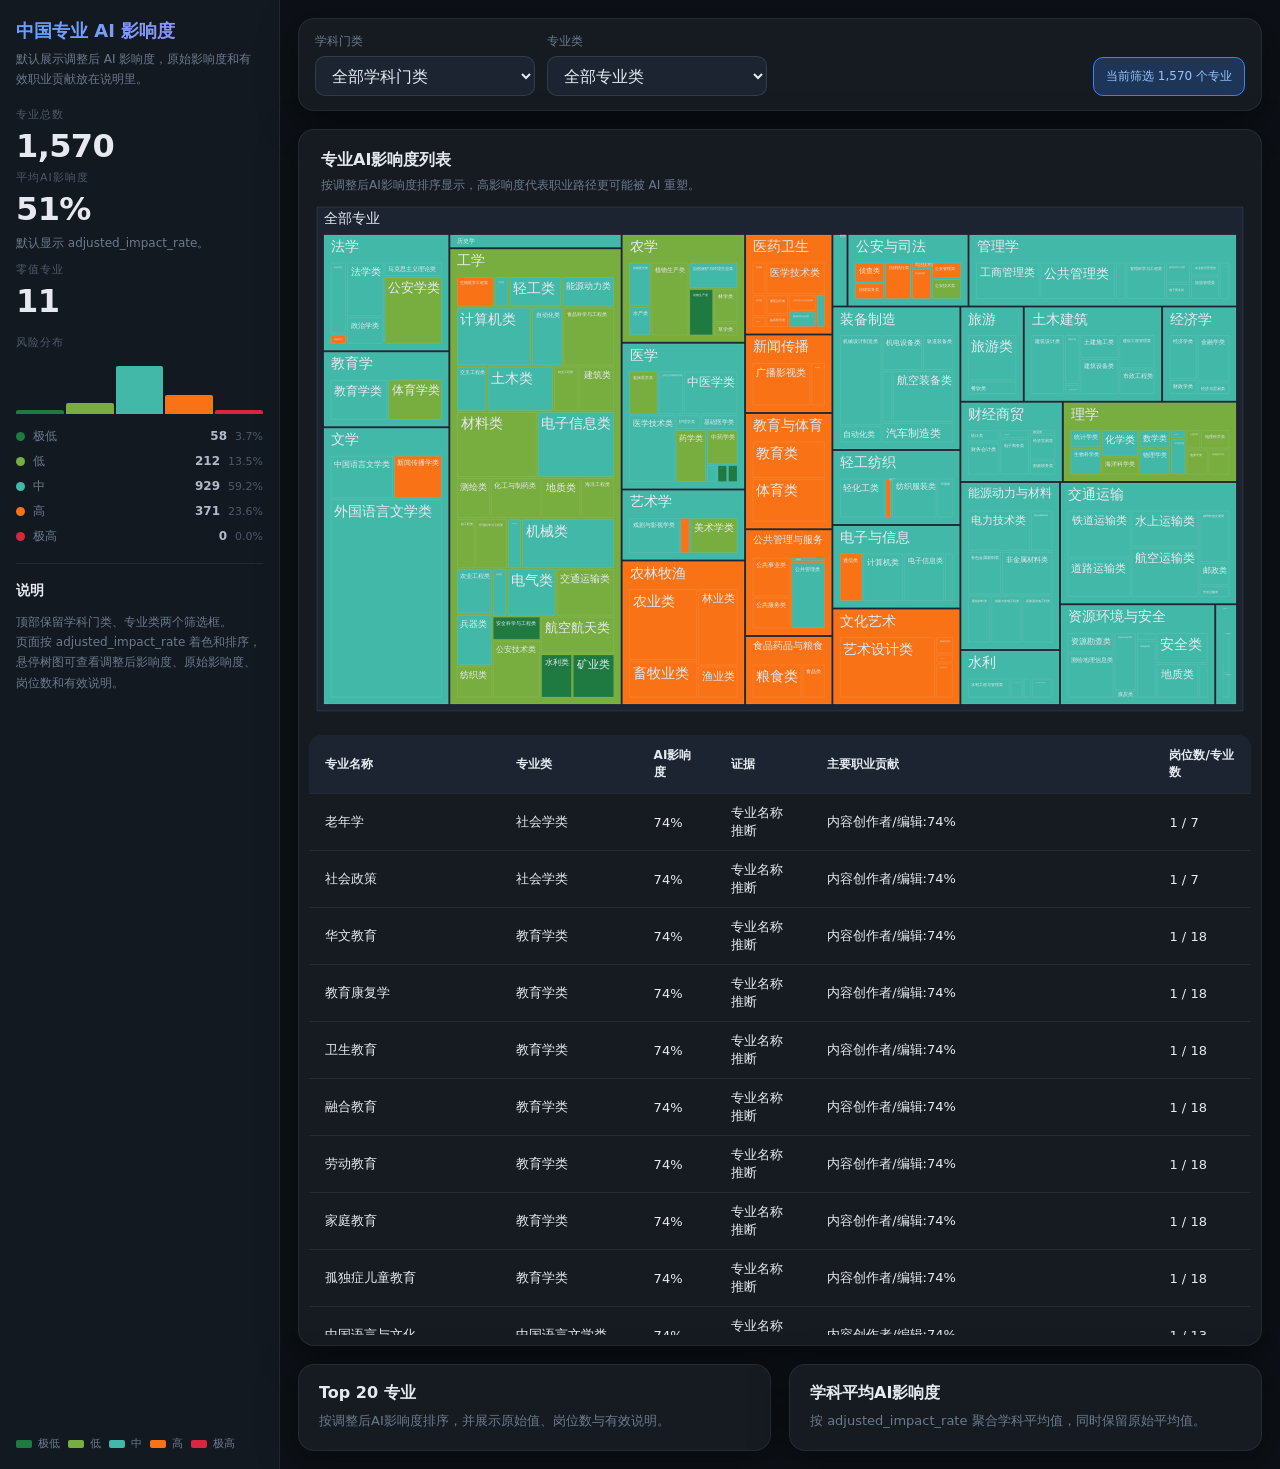
==== commit 4298cce2: "fix: refine risk display UI" ====
--- a/site/index.html
+++ b/site/index.html
@@ -12,7 +12,7 @@
     <aside class="sidebar">
       <div class="brand-block">
         <div class="brand-title">中国专业 AI 影响度</div>
-        <div class="brand-sub">默认展示调整后 AI 影响度，原始影响度、证据等级和主要职业贡献放在说明里。</div>
+        <div class="brand-sub">默认展示调整后 AI 影响度，原始影响度和有效职业贡献放在说明里。</div>
       </div>
 
       <section class="stats-block">
@@ -39,14 +39,14 @@
         <div class="panel-title">说明</div>
         <div class="hint-text">
           顶部保留学科门类、专业类两个筛选框。<br />
-          页面按 adjusted_impact_rate 着色和排序，悬停树图可查看调整后影响度、原始影响度、岗位数、证据等级和调整模式。
+          页面按 adjusted_impact_rate 着色和排序，悬停树图可查看调整后影响度、原始影响度、岗位数和有效说明。
         </div>
       </section>
 
       <section class="legend-block">
         <span class="legend-chip"><i class="legend-dot" style="background:#1e7a40"></i>极低</span>
         <span class="legend-chip"><i class="legend-dot" style="background:#78ad3f"></i>低</span>
-        <span class="legend-chip"><i class="legend-dot" style="background:#f0b323"></i>中</span>
+        <span class="legend-chip"><i class="legend-dot" style="background:#42b8a8"></i>中</span>
         <span class="legend-chip"><i class="legend-dot" style="background:#f97316"></i>高</span>
         <span class="legend-chip"><i class="legend-dot" style="background:#d7263d"></i>极高</span>
       </section>
@@ -84,8 +84,8 @@
                 <th>专业名称</th>
                 <th>专业类</th>
                 <th>AI影响度</th>
-                <th>证据</th>
-                <th>主要职业贡献</th>
+                <th id="evidenceHead">证据</th>
+                <th id="contributionHead">主要职业贡献</th>
                 <th>岗位数/专业数</th>
               </tr>
             </thead>
@@ -97,7 +97,7 @@
       <section class="link-grid">
         <a class="link-card" href="./top20.html" target="_blank" rel="noopener noreferrer">
           <div class="link-title">Top 20 专业</div>
-          <div class="link-sub">按调整后AI影响度排序，并展示原始值、岗位数与证据等级。</div>
+          <div class="link-sub">按调整后AI影响度排序，并展示原始值、岗位数与有效说明。</div>
         </a>
         <a class="link-card" href="./discipline.html" target="_blank" rel="noopener noreferrer">
           <div class="link-title">学科平均AI影响度</div>
@@ -108,7 +108,7 @@
   </div>
 
   <script>
-    const RISK_COLORS = ['#1e7a40', '#78ad3f', '#f0b323', '#f97316', '#d7263d'];
+    const RISK_COLORS = ['#1e7a40', '#78ad3f', '#42b8a8', '#f97316', '#d7263d'];
     const RISK_LABELS = ['极低', '低', '中', '高', '极高'];
 
     function pct(v) {
@@ -161,10 +161,33 @@
       return labels[level] || labels.unknown;
     }
 
+    function hasMeaningfulValue(v) {
+      const text = safeText(v, '');
+      return Boolean(text && text !== '-' && text !== '未知');
+    }
+
     function topContribution(row) {
       const items = Array.isArray(row.matched_job_contributions) ? row.matched_job_contributions : [];
-      if (!items.length) return '-';
+      if (!items.length) return '';
       return items.slice(0, 3).map(x => `${safeText(x.job_title, '-')}:${pct(x.ai_impact_score)}`).join(' / ');
+    }
+
+    function buildHoverTemplate(row) {
+      const lines = [
+        '<b>%{label}</b>',
+        '类型：%{customdata.type}',
+        '调整后AI影响度：%{customdata.adjusted_rate}',
+        '原始AI影响度：%{customdata.raw_rate}',
+        '岗位数/专业数：%{customdata.count}'
+      ];
+
+      if (hasMeaningfulValue(row.evidence)) lines.push('证据等级：%{customdata.evidence}');
+      if (hasMeaningfulValue(row.contribution)) lines.push('主要职业：%{customdata.contribution}');
+      if (hasMeaningfulValue(row.confidence)) lines.push('置信度：%{customdata.confidence}');
+      if (hasMeaningfulValue(row.weight)) lines.push('收缩权重：%{customdata.weight}');
+      if (hasMeaningfulValue(row.adjust_mode)) lines.push('调整模式：%{customdata.adjust_mode}');
+
+      return `${lines.join('<br>')}<extra></extra>`;
     }
 
     let RAW_ROWS = [];
@@ -270,9 +293,9 @@
         raw_rate: '-',
         count: rows.length,
         confidence: '-',
-        evidence: '-',
-        contribution: '-',
-        weight: '-'
+        evidence: '',
+        contribution: '',
+        weight: ''
       });
 
       const disciplineMap = new Map();
@@ -325,10 +348,10 @@
           raw_rate: pct(avgRaw),
           count: item.count,
           confidence: '-',
-          evidence: '-',
-          contribution: '-',
-          weight: '-',
-          adjust_mode: '-'
+          evidence: '',
+          contribution: '',
+          weight: '',
+          adjust_mode: ''
         });
       }
 
@@ -341,10 +364,10 @@
           raw_rate: pct(avgRaw),
           count: item.count,
           confidence: '-',
-          evidence: '-',
-          contribution: '-',
-          weight: '-',
-          adjust_mode: '-'
+          evidence: '',
+          contribution: '',
+          weight: '',
+          adjust_mode: ''
         });
       }
 
@@ -370,17 +393,7 @@
           bordercolor: 'rgba(255,255,255,0.13)',
           font: { color: '#e6eaf0' }
         },
-        hovertemplate:
-          '<b>%{label}</b><br>' +
-          '类型：%{customdata.type}<br>' +
-          '调整后AI影响度：%{customdata.adjusted_rate}<br>' +
-          '原始AI影响度：%{customdata.raw_rate}<br>' +
-          '岗位数/专业数：%{customdata.count}<br>' +
-          '证据等级：%{customdata.evidence}<br>' +
-          '主要职业：%{customdata.contribution}<br>' +
-          '置信度：%{customdata.confidence}<br>' +
-          '收缩权重：%{customdata.weight}<br>' +
-          '调整模式：%{customdata.adjust_mode}<extra></extra>',
+        hovertemplate: custom.map(buildHoverTemplate),
         pathbar: { visible: false },
         showscale: false
       }], {
@@ -403,14 +416,18 @@
       if (!tbody) return;
 
       const sorted = [...rows].sort((a, b) => metricOf(b) - metricOf(a));
+      const showEvidence = sorted.some(row => hasMeaningfulValue(evidenceLabel(row.evidence_level || 'unknown')));
+      const showContribution = sorted.some(row => hasMeaningfulValue(topContribution(row)));
+      document.getElementById('evidenceHead').hidden = !showEvidence;
+      document.getElementById('contributionHead').hidden = !showContribution;
 
       tbody.innerHTML = sorted.map(row => `
         <tr>
           <td>${escapeHtml(row.major_name)}</td>
           <td>${escapeHtml(row.major_category)}</td>
           <td>${pct(metricOf(row))}</td>
-          <td>${escapeHtml(evidenceLabel(row.evidence_level || 'unknown'))}</td>
-          <td>${escapeHtml(topContribution(row))}</td>
+          ${showEvidence ? `<td>${escapeHtml(evidenceLabel(row.evidence_level || 'unknown'))}</td>` : ''}
+          ${showContribution ? `<td>${escapeHtml(topContribution(row))}</td>` : ''}
           <td>${row.job_count ?? 0} / ${row.category_major_count ?? 0}</td>
         </tr>
       `).join('');
--- a/site/style.css
+++ b/site/style.css
@@ -15,7 +15,7 @@
   --accent-blue-text:#93c5fd;
   --risk-1:#1e7a40;
   --risk-2:#78ad3f;
-  --risk-3:#f0b323;
+  --risk-3:#42b8a8;
   --risk-4:#f97316;
   --risk-5:#d7263d;
   --shadow-lg:0 8px 36px rgba(0,0,0,.55);
@@ -53,7 +53,7 @@
 .link-grid{display:grid;grid-template-columns:1fr 1fr;gap:18px}.link-card{padding:18px 20px;display:block;transition:transform .15s ease,border-color .15s ease,background .15s ease}.link-card:hover{transform:translateY(-2px);border-color:rgba(96,165,250,.45);background:#18202b}.link-title{font-size:16px;font-weight:800;margin-bottom:6px}.link-sub{font-size:13px;line-height:1.7;color:var(--text-soft)}
 .table-wrap{padding:0 10px 10px;overflow:auto} thead th{position:sticky;top:0;z-index:1;background:var(--bg-card);color:var(--text-soft);font-size:12px;font-weight:700;text-align:left;border-bottom:1px solid var(--border);padding:12px 10px} tbody td{padding:12px 10px;border-bottom:1px solid rgba(255,255,255,.05);font-size:13px;color:var(--text-muted);vertical-align:middle} tbody tr:hover{background:rgba(255,255,255,.03)}
 .risk-badge{display:inline-flex;align-items:center;justify-content:center;min-width:62px;padding:4px 8px;border-radius:999px;color:#fff;font-size:12px;font-weight:700}
-.level-1{background:var(--risk-1)}.level-2{background:var(--risk-2)}.level-3{background:var(--risk-3);color:#2b1900}.level-4{background:var(--risk-4)}.level-5{background:var(--risk-5)}
+.level-1{background:var(--risk-1)}.level-2{background:var(--risk-2)}.level-3{background:var(--risk-3);color:#052f2a}.level-4{background:var(--risk-4)}.level-5{background:var(--risk-5)}
 .empty-state{min-height:320px;display:grid;place-items:center;color:var(--text-soft);font-size:14px}
 @media (max-width:1180px){.app-shell{grid-template-columns:1fr}.sidebar{border-right:none;border-bottom:1px solid var(--border)}.toolbar-card{grid-template-columns:repeat(2,minmax(180px,1fr))}.toolbar-meta{justify-self:start}.link-grid{grid-template-columns:1fr}}
 @media (max-width:760px){.main-area{padding:12px;gap:12px;grid-template-rows:auto minmax(420px,1fr) auto}.sidebar{padding:14px 12px}.stat-value{font-size:26px}.toolbar-card{padding:12px;grid-template-columns:1fr}.toolbar-meta{white-space:normal;width:100%}.treemap-card{min-height:440px}.treemap{min-height:380px}.card-head{padding:10px 10px 2px}thead th,tbody td{padding:10px 8px;font-size:12px}}
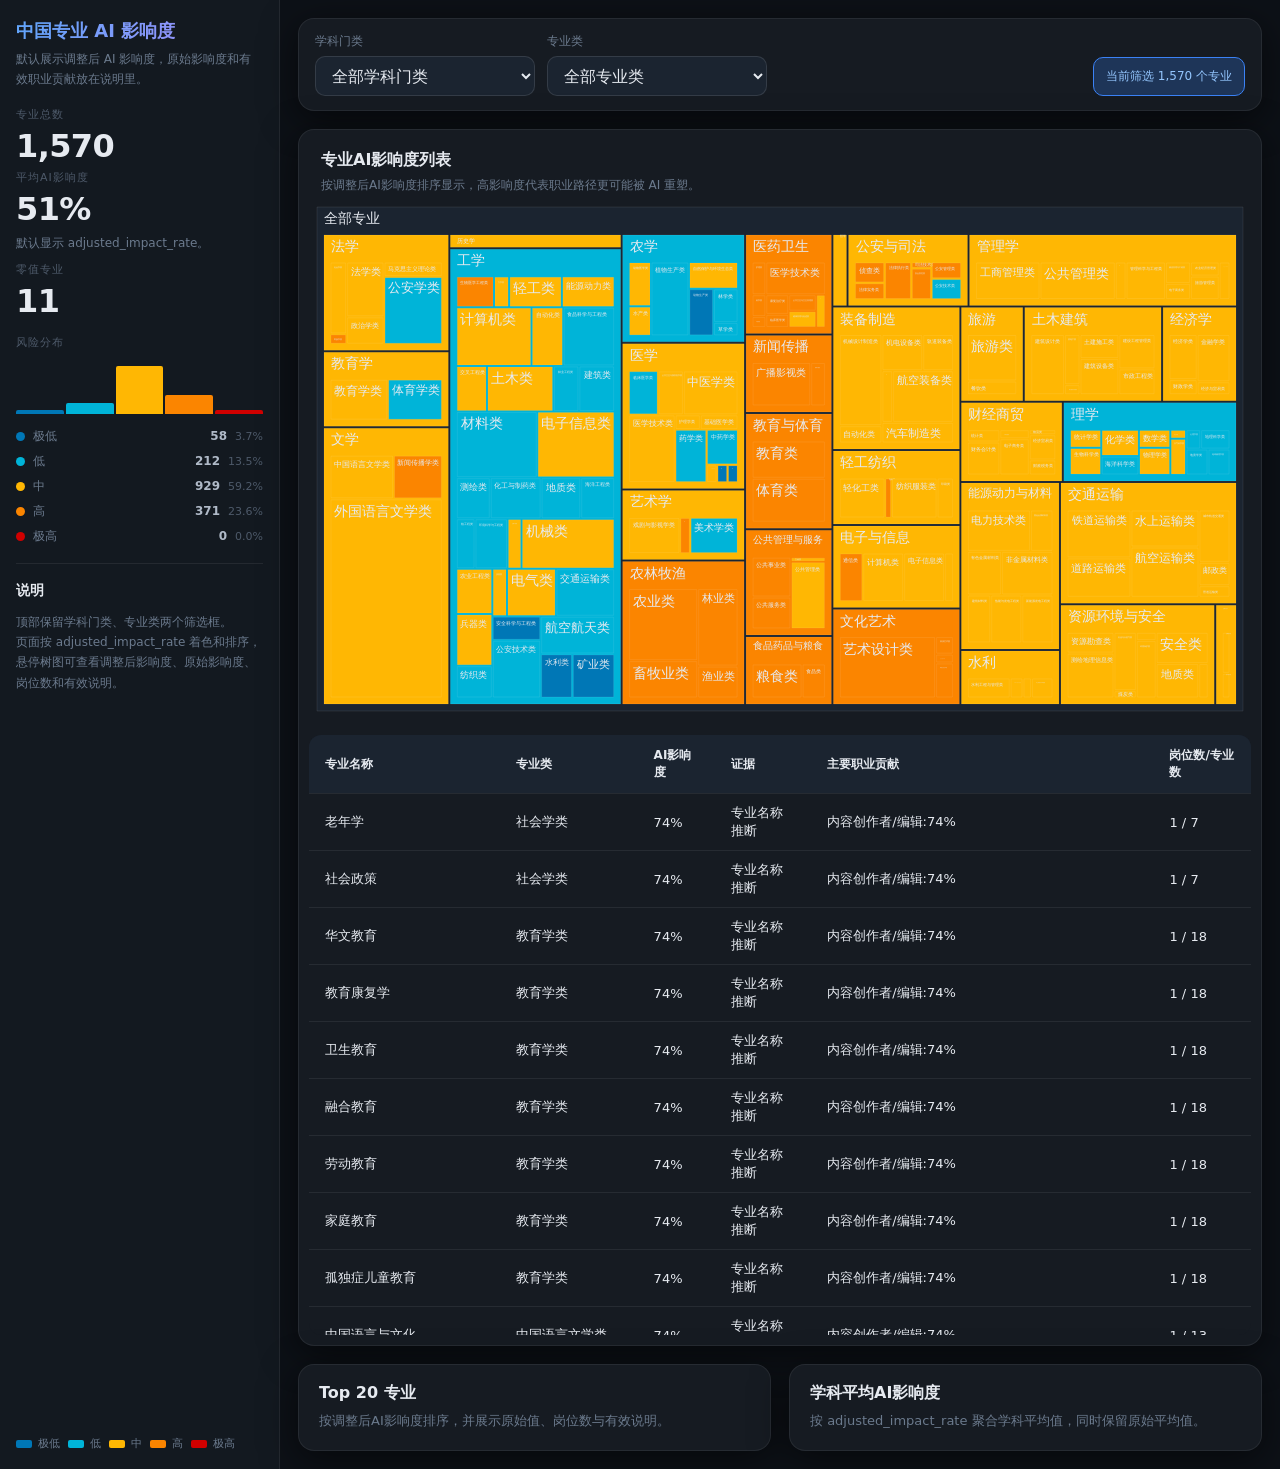
==== commit 66f01660: "fix: sync risk palette across site" ====
--- a/site/index.html
+++ b/site/index.html
@@ -44,11 +44,11 @@
       </section>
 
       <section class="legend-block">
-        <span class="legend-chip"><i class="legend-dot" style="background:#1e7a40"></i>极低</span>
-        <span class="legend-chip"><i class="legend-dot" style="background:#78ad3f"></i>低</span>
-        <span class="legend-chip"><i class="legend-dot" style="background:#42b8a8"></i>中</span>
-        <span class="legend-chip"><i class="legend-dot" style="background:#f97316"></i>高</span>
-        <span class="legend-chip"><i class="legend-dot" style="background:#d7263d"></i>极高</span>
+        <span class="legend-chip"><i class="legend-dot" style="background:#0077b6"></i>极低</span>
+        <span class="legend-chip"><i class="legend-dot" style="background:#00b4d8"></i>低</span>
+        <span class="legend-chip"><i class="legend-dot" style="background:#ffb703"></i>中</span>
+        <span class="legend-chip"><i class="legend-dot" style="background:#fb8500"></i>高</span>
+        <span class="legend-chip"><i class="legend-dot" style="background:#d00000"></i>极高</span>
       </section>
     </aside>
 
@@ -108,7 +108,7 @@
   </div>
 
   <script>
-    const RISK_COLORS = ['#1e7a40', '#78ad3f', '#42b8a8', '#f97316', '#d7263d'];
+    const RISK_COLORS = ['#0077b6', '#00b4d8', '#ffb703', '#fb8500', '#d00000'];
     const RISK_LABELS = ['极低', '低', '中', '高', '极高'];
 
     function pct(v) {
--- a/site/style.css
+++ b/site/style.css
@@ -13,11 +13,11 @@
   --accent-blue-bg:#1e3558;
   --accent-blue-border:#3b82f6;
   --accent-blue-text:#93c5fd;
-  --risk-1:#1e7a40;
-  --risk-2:#78ad3f;
-  --risk-3:#42b8a8;
-  --risk-4:#f97316;
-  --risk-5:#d7263d;
+  --risk-1: #0077b6;
+  --risk-2: #00b4d8;
+  --risk-3: #ffb703;
+  --risk-4: #fb8500;
+  --risk-5: #d00000;
   --shadow-lg:0 8px 36px rgba(0,0,0,.55);
 }
 *,*::before,*::after{box-sizing:border-box;margin:0;padding:0}
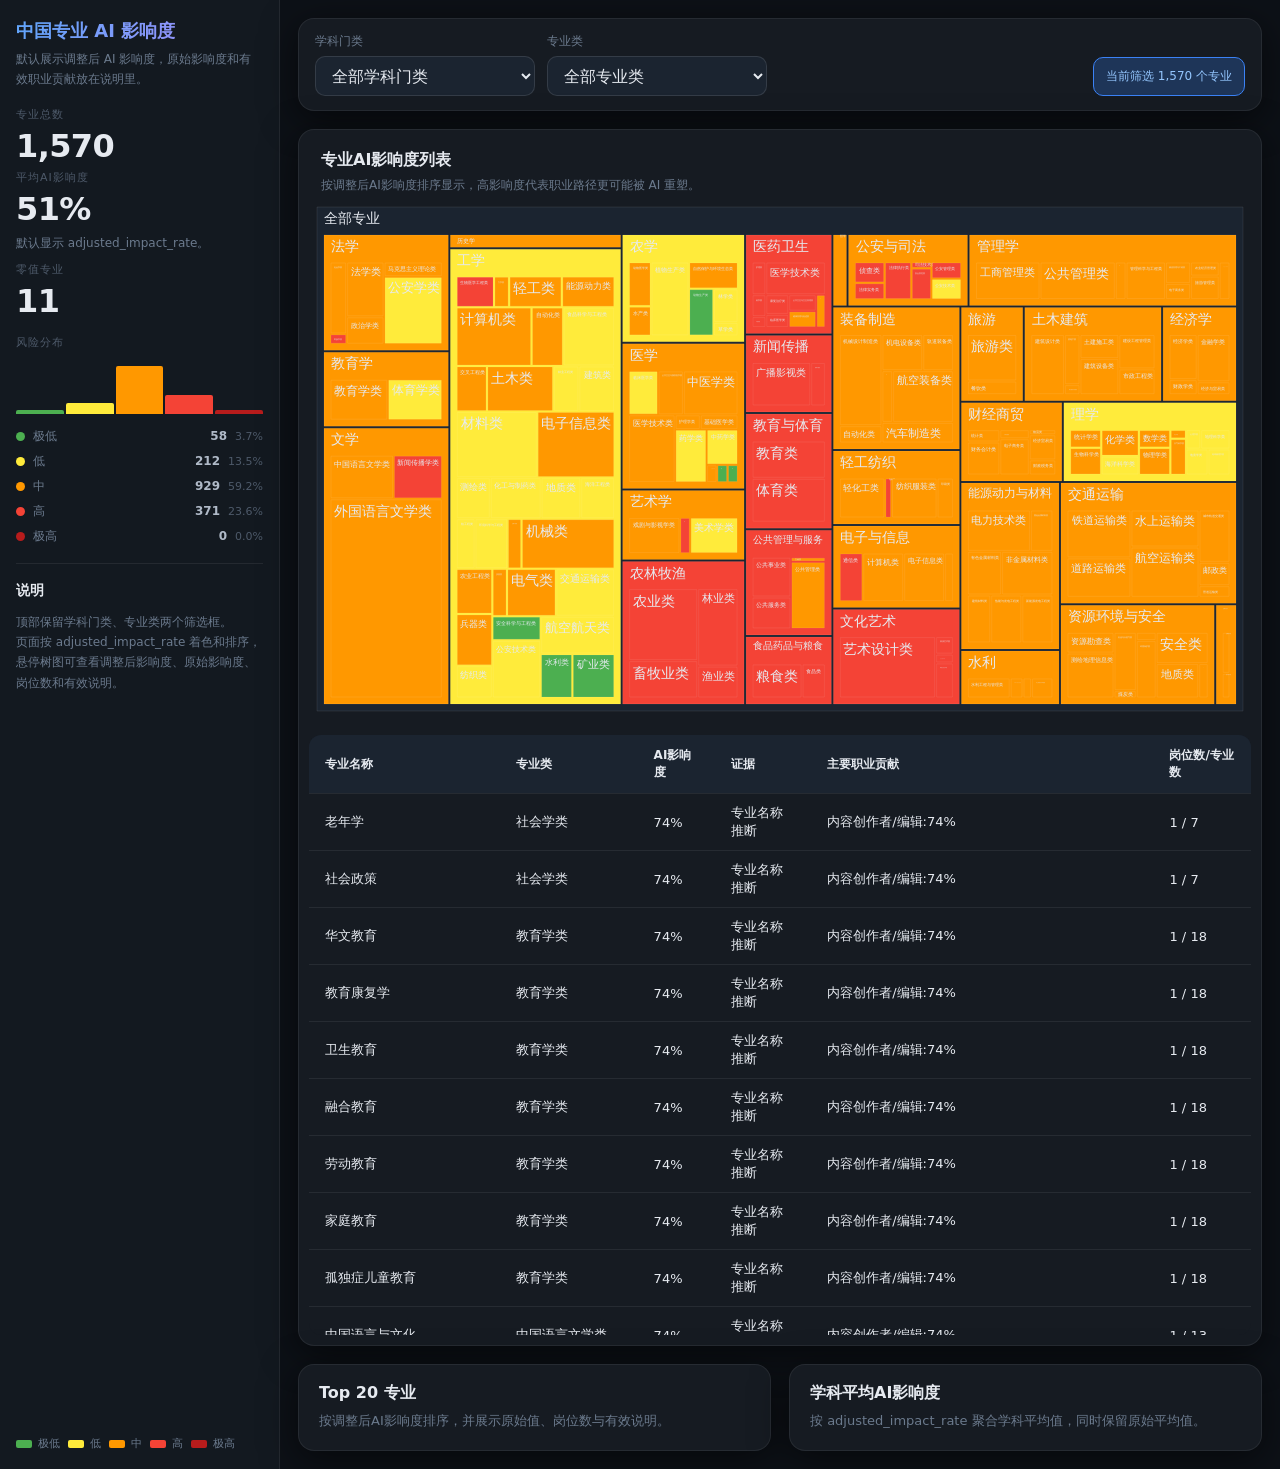
==== commit 1557d9f9: "fix: read risk colors from css variables" ====
--- a/site/index.html
+++ b/site/index.html
@@ -44,11 +44,11 @@
       </section>
 
       <section class="legend-block">
-        <span class="legend-chip"><i class="legend-dot" style="background:#0077b6"></i>极低</span>
-        <span class="legend-chip"><i class="legend-dot" style="background:#00b4d8"></i>低</span>
-        <span class="legend-chip"><i class="legend-dot" style="background:#ffb703"></i>中</span>
-        <span class="legend-chip"><i class="legend-dot" style="background:#fb8500"></i>高</span>
-        <span class="legend-chip"><i class="legend-dot" style="background:#d00000"></i>极高</span>
+        <span class="legend-chip"><i class="legend-dot" style="background:var(--risk-1)"></i>极低</span>
+        <span class="legend-chip"><i class="legend-dot" style="background:var(--risk-2)"></i>低</span>
+        <span class="legend-chip"><i class="legend-dot" style="background:var(--risk-3)"></i>中</span>
+        <span class="legend-chip"><i class="legend-dot" style="background:var(--risk-4)"></i>高</span>
+        <span class="legend-chip"><i class="legend-dot" style="background:var(--risk-5)"></i>极高</span>
       </section>
     </aside>
 
@@ -108,7 +108,9 @@
   </div>
 
   <script>
-    const RISK_COLORS = ['#0077b6', '#00b4d8', '#ffb703', '#fb8500', '#d00000'];
+    const RISK_COLORS = Array.from({ length: 5 }, (_, i) =>
+      getComputedStyle(document.documentElement).getPropertyValue(`--risk-${i + 1}`).trim()
+    );
     const RISK_LABELS = ['极低', '低', '中', '高', '极高'];
 
     function pct(v) {
--- a/site/style.css
+++ b/site/style.css
@@ -13,11 +13,11 @@
   --accent-blue-bg:#1e3558;
   --accent-blue-border:#3b82f6;
   --accent-blue-text:#93c5fd;
-  --risk-1: #0077b6;
-  --risk-2: #00b4d8;
-  --risk-3: #ffb703;
-  --risk-4: #fb8500;
-  --risk-5: #d00000;
+  --risk-1: #4CAF50;
+  --risk-2: #FFEB3B;
+  --risk-3: #FF9800;
+  --risk-4: #F44336;
+  --risk-5: #B71C1C;
   --shadow-lg:0 8px 36px rgba(0,0,0,.55);
 }
 *,*::before,*::after{box-sizing:border-box;margin:0;padding:0}
